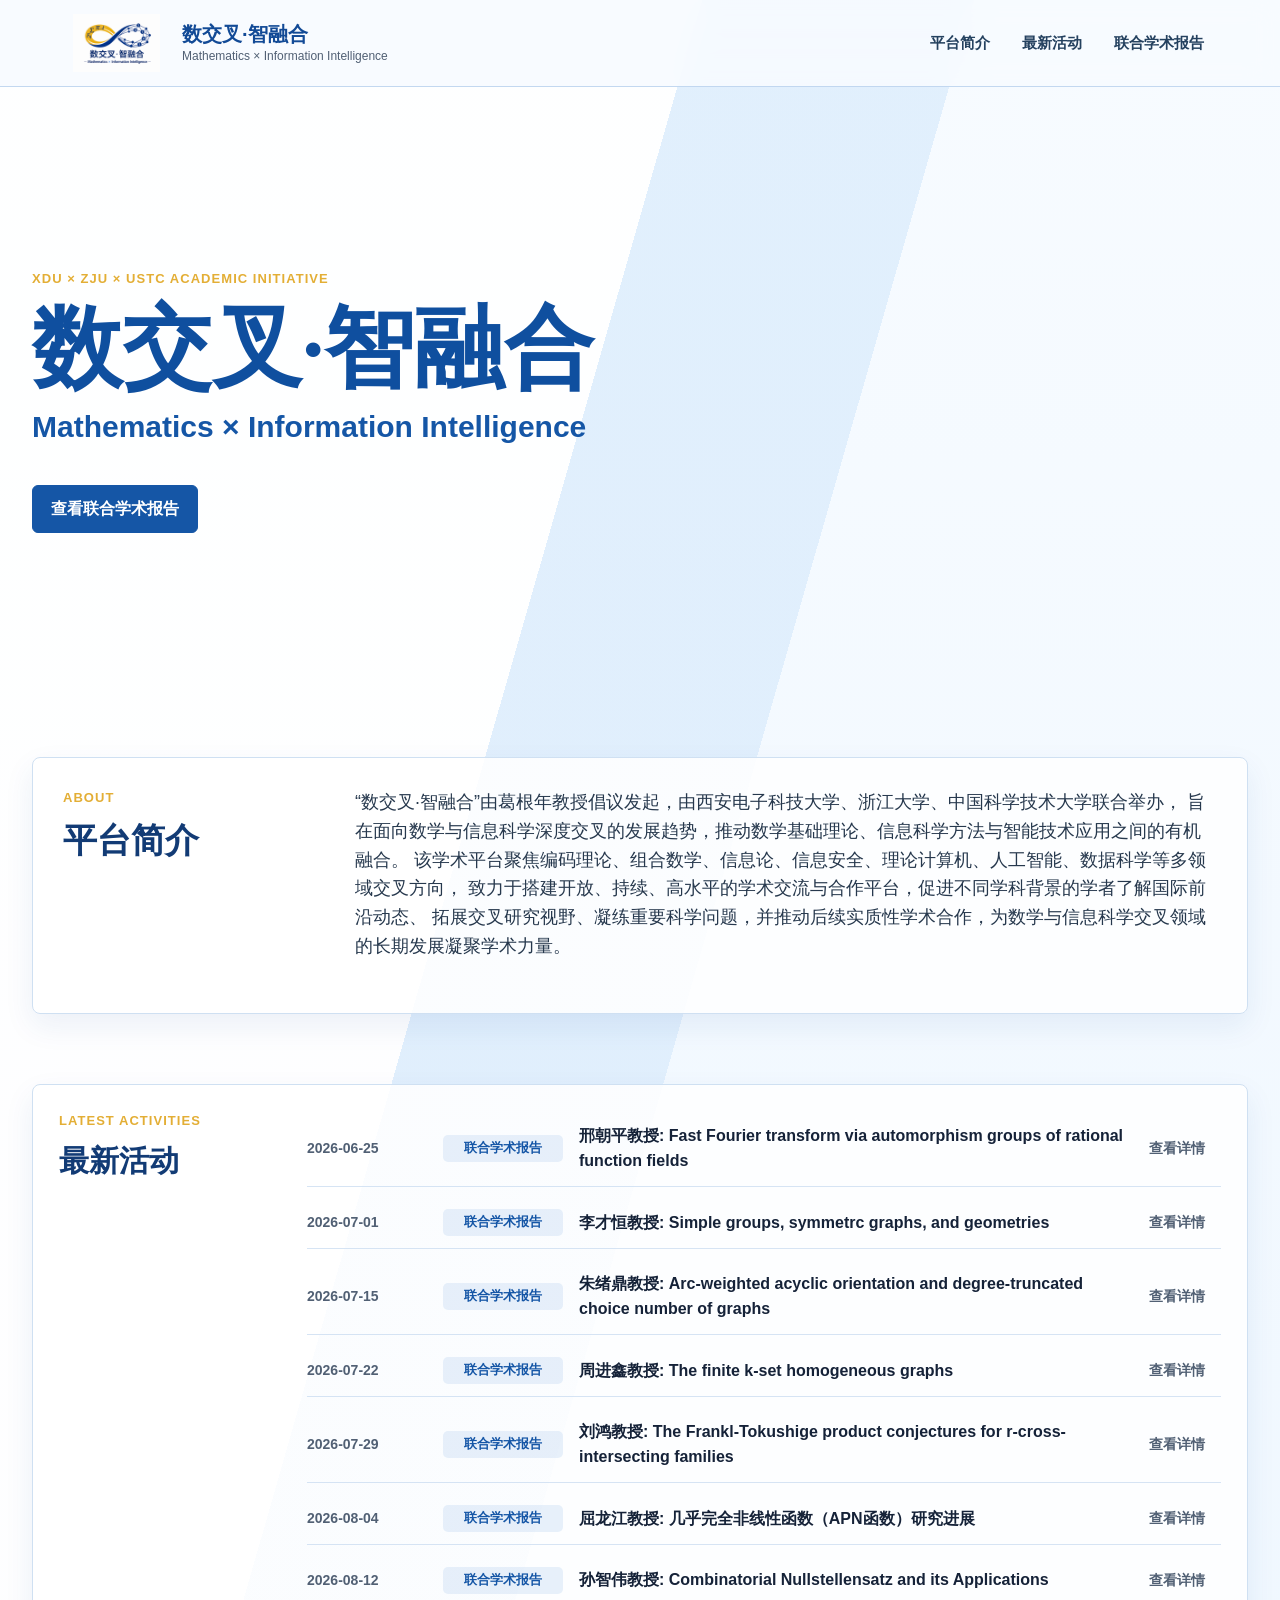
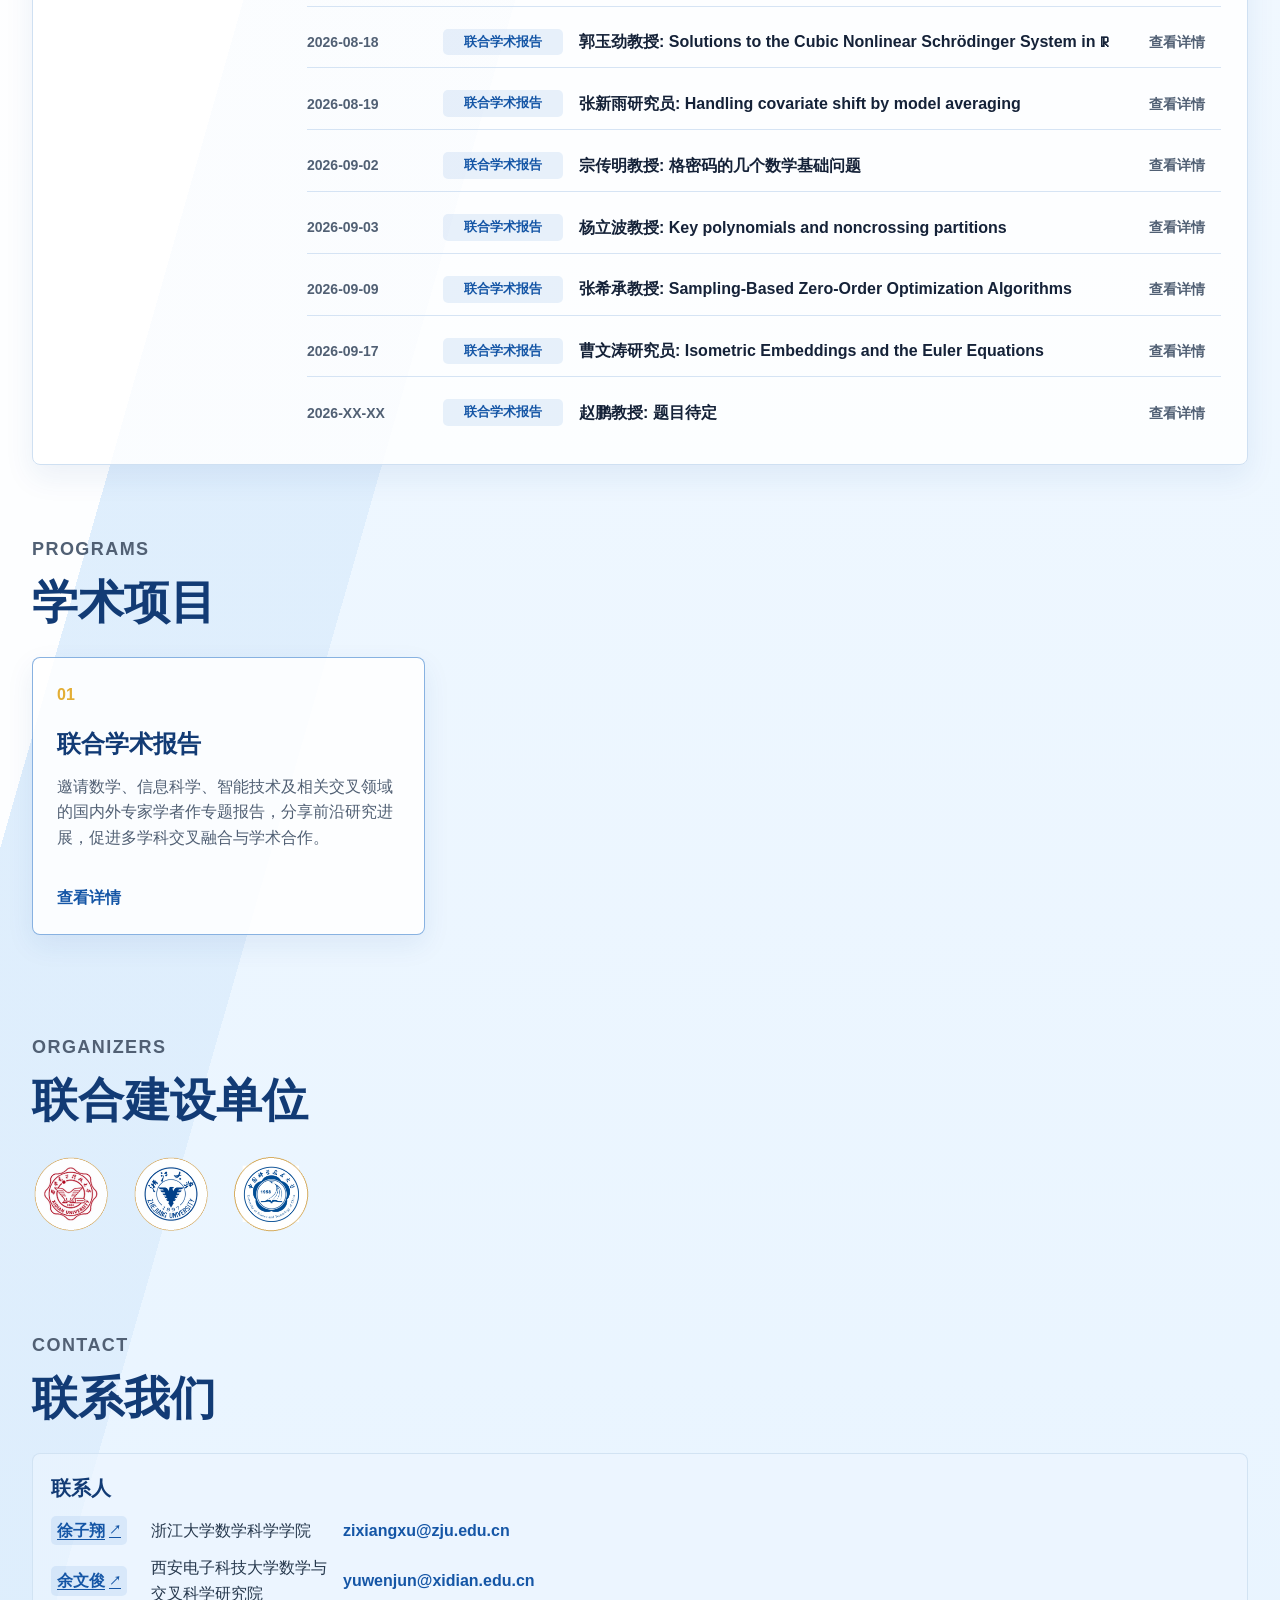
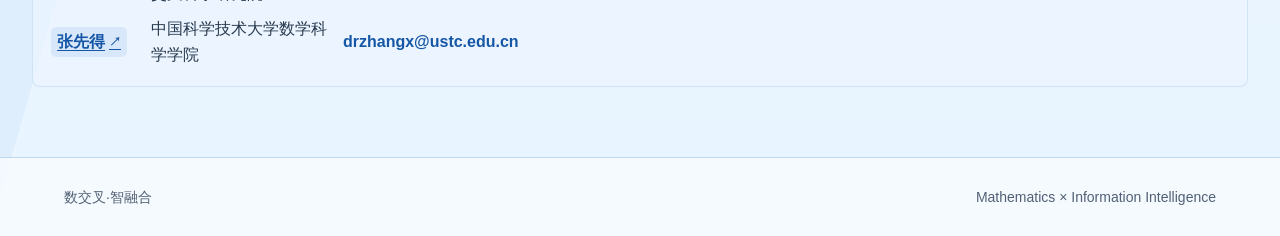
==== index.html @ cf2d71f5 "Update index.html" ====
<!doctype html>
<html lang="zh-CN">
<head>
  <meta charset="utf-8">
  <meta name="viewport" content="width=device-width, initial-scale=1">
  <title>数交叉·智融合 | Mathematics × Information Intelligence</title>
  <link rel="stylesheet" href="styles.css">
</head>
<body>
  <header class="site-header">
    <a class="brand-lockup" href="index.html" aria-label="数交叉·智融合首页">
      <img src="assets/brand-logo.png" alt="数交叉·智融合品牌标识">
      <span>
        <strong>数交叉·智融合</strong>
        <small>Mathematics × Information Intelligence</small>
      </span>
    </a>
    <nav class="top-nav" aria-label="主导航">
      <a href="#about">平台简介</a>
      <a href="#latest">最新活动</a>
      <a href="joint-reports.html">联合学术报告</a>
      <!--
      <a href="summer-school.html">暑期学校</a>
      <a href="conferences.html">国际会议</a>
      -->
    </nav>
  </header>

  <main>
    <section class="hero academic-hero" id="about">
      <div class="hero-copy">
            <p class="eyebrow">XDU × ZJU × USTC Academic Initiative</p>
        <h1>数交叉·智融合</h1>
        <p class="hero-en">Mathematics × Information Intelligence</p>
        <div class="hero-actions">
          <a class="button primary" href="joint-reports.html">查看联合学术报告</a>
          <!--
          <a class="button secondary" href="summer-school.html">查看暑期学校</a>
          <a class="button secondary" href="conferences.html">查看国际会议</a>
          -->
        </div>
      </div>
    </section>

    <section class="section intro-section">
      <div class="intro-grid">
        <div>
          <p class="eyebrow">About</p>
          <h2>平台简介</h2>
        </div>
        <div class="intro-body">
          <p>
            “数交叉·智融合”由葛根年教授倡议发起，由西安电子科技大学、浙江大学、中国科学技术大学联合举办，
            旨在面向数学与信息科学深度交叉的发展趋势，推动数学基础理论、信息科学方法与智能技术应用之间的有机融合。
            该学术平台聚焦编码理论、组合数学、信息论、信息安全、理论计算机、人工智能、数据科学等多领域交叉方向，
            致力于搭建开放、持续、高水平的学术交流与合作平台，促进不同学科背景的学者了解国际前沿动态、
            拓展交叉研究视野、凝练重要科学问题，并推动后续实质性学术合作，为数学与信息科学交叉领域的长期发展凝聚学术力量。
          </p>
        </div>
      </div>
    </section>

    <section class="latest-band" id="latest">
      <div class="latest-heading">
        <p class="eyebrow">Latest Activities</p>
        <h2>最新活动</h2>
      </div>
      <div class="activity-list">

          <a class="activity-item" href="joint-reports.html">
          <time>2026-06-25</time>
          <span class="activity-type">联合学术报告</span>
          <strong>邢朝平教授: Fast Fourier transform via automorphism groups of rational function fields</strong>
          <em>查看详情</em>
        </a>
        
        <a class="activity-item" href="joint-reports.html">
          <time>2026-07-01</time>
          <span class="activity-type">联合学术报告</span>
          <strong>李才恒教授: Simple groups, symmetrc graphs, and geometries</strong>
          <em>查看详情</em>
        </a>

         <a class="activity-item" href="joint-reports.html">
          <time>2026-07-15</time>
          <span class="activity-type">联合学术报告</span>
          <strong>朱绪鼎教授: Arc-weighted acyclic orientation and degree-truncated choice number of graphs</strong>
          <em>查看详情</em>
        </a>

        <a class="activity-item" href="joint-reports.html">
          <time>2026-07-22</time>
          <span class="activity-type">联合学术报告</span>
          <strong>周进鑫教授: The finite k-set homogeneous graphs</strong>
          <em>查看详情</em>
        </a>

        <a class="activity-item" href="joint-reports.html">
          <time>2026-07-29</time>
          <span class="activity-type">联合学术报告</span>
          <strong>刘鸿教授: The Frankl-Tokushige product conjectures for r-cross-intersecting families</strong>
          <em>查看详情</em>
        </a>

        <a class="activity-item" href="joint-reports.html">
          <time>2026-08-04</time>
          <span class="activity-type">联合学术报告</span>
          <strong>屈龙江教授: 几乎完全非线性函数（APN函数）研究进展</strong>
          <em>查看详情</em>
        </a>
        
        <a class="activity-item" href="joint-reports.html">
          <time>2026-08-12</time>
          <span class="activity-type">联合学术报告</span>
          <strong>孙智伟教授: Combinatorial Nullstellensatz and its Applications</strong>
          <em>查看详情</em>
        </a>

        <a class="activity-item" href="joint-reports.html">
          <time>2026-08-18</time>
          <span class="activity-type">联合学术报告</span>
          <strong>郭玉劲教授: Solutions to the Cubic Nonlinear Schrödinger System in ℝ</strong>
          <em>查看详情</em>
        </a>

         <a class="activity-item" href="joint-reports.html">
          <time>2026-08-19</time>
          <span class="activity-type">联合学术报告</span>
          <strong>张新雨研究员: Handling covariate shift by model averaging</strong>
          <em>查看详情</em>
        </a>
        
        <a class="activity-item" href="joint-reports.html">
          <time>2026-09-02</time>
          <span class="activity-type">联合学术报告</span>
          <strong>宗传明教授: 格密码的几个数学基础问题</strong>
          <em>查看详情</em>
        </a>

        <a class="activity-item" href="joint-reports.html">
          <time>2026-09-03</time>
          <span class="activity-type">联合学术报告</span>
          <strong>杨立波教授: Key polynomials and noncrossing partitions</strong>
          <em>查看详情</em>
        </a>

        <a class="activity-item" href="joint-reports.html">
          <time>2026-09-09</time>
          <span class="activity-type">联合学术报告</span>
          <strong>张希承教授: Sampling-Based Zero-Order Optimization Algorithms</strong>
          <em>查看详情</em>
        </a>

         <a class="activity-item" href="joint-reports.html">
          <time>2026-09-17</time>
          <span class="activity-type">联合学术报告</span>
          <strong>曹文涛研究员: Isometric Embeddings and the Euler Equations</strong>
          <em>查看详情</em>
        </a>
        
        <!--

        <a class="activity-item" href="joint-reports.html">
          <time>2026-XX-XX</time>
          <span class="activity-type">联合学术报告</span>
          <strong>马杰教授: 题目待定</strong>
          <em>查看详情</em>
        </a>
        -->

        <a class="activity-item" href="joint-reports.html">
          <time>2026-XX-XX</time>
          <span class="activity-type">联合学术报告</span>
          <strong>赵鹏教授: 题目待定</strong>
          <em>查看详情</em>
        </a>
        
        <!--
        <a class="activity-item muted" href="summer-school.html">
          <time>2026 Summer</time>
          <span class="activity-type">暑期学校</span>
          <strong>专题课程与讲义信息即将发布</strong>
          <em>筹备中</em>
        </a>
        <a class="activity-item muted" href="conferences.html">
          <time>To be announced</time>
          <span class="activity-type">国际会议</span>
          <strong>会议主题、嘉宾与注册信息预留入口</strong>
          <em>待开放</em>
        </a>
        -->
      </div>
    </section>

    <section class="section" id="programs">
      <div class="section-heading">
        <p class="eyebrow">Programs</p>
        <h2>学术项目</h2>
        <p></p>
      </div>
      <div class="module-grid">
        <a class="module-card active" href="joint-reports.html">
          <span class="module-index">01</span>
          <h3>联合学术报告</h3>
          <p>邀请数学、信息科学、智能技术及相关交叉领域的国内外专家学者作专题报告，分享前沿研究进展，促进多学科交叉融合与学术合作。</p>
          <span class="module-link">查看详情</span>
        </a>
        <!--
        <a class="module-card muted" href="summer-school.html">
          <span class="module-index">02</span>
          <h3>暑期学校</h3>
          <p>预留课程、讲义、报名信息与日程发布入口，便于后续扩展。</p>
          <span class="module-link">查看预留页</span>
        </a>
        <a class="module-card muted" href="conferences.html">
          <span class="module-index">03</span>
          <h3>国际会议</h3>
          <p>预留会议主题、嘉宾、征稿、注册与会务信息入口。</p>
          <span class="module-link">查看预留页</span>
        </a>
        -->
      </div>
    </section>

    <section class="section compact">
      <div class="section-heading">
        <p class="eyebrow">Organizers</p>
        <h2>联合建设单位</h2>
      </div>
      <div class="school-strip" aria-label="联合建设单位标识">
        <img src="assets/xidian.png" alt="西安电子科技大学">
        <img src="assets/zju.png" alt="浙江大学">
        <img src="assets/ustc.png" alt="中国科学技术大学">
      </div>
    </section>

    <section class="section compact contact-section" id="contact">
      <div class="section-heading">
        <p class="eyebrow">Contact</p>
        <h2>联系我们</h2>
      </div>
      <div class="organizer-card">
        <h3>联系人</h3>
        <ul class="organizer-list">
          <li><strong><a class="person-link" href="https://zjwyz.github.io/zixiangxu/index.html" target="_blank" rel="noopener">徐子翔</a></strong><span>浙江大学数学科学学院</span><a href="mailto:zixiangxu@zju.edu.cn">zixiangxu@zju.edu.cn</a></li>
          <li><strong><a class="person-link" href="https://xidian-zju-ustc.github.io/wenjunyu-homepage/" target="_blank" rel="noopener">余文俊</a></strong><span>西安电子科技大学数学与交叉科学研究院</span><a href="mailto:yuwenjun@xidian.edu.cn">yuwenjun@xidian.edu.cn</a></li>
          <li><strong><a class="person-link" href="http://staff.ustc.edu.cn/~drzhangx/" target="_blank" rel="noopener">张先得</a></strong><span>中国科学技术大学数学科学学院</span><a href="mailto:drzhangx@ustc.edu.cn">drzhangx@ustc.edu.cn</a></li>
        </ul>
      </div>
    </section>
  </main>

  <footer class="site-footer">
    <span>数交叉·智融合</span>
    <span>Mathematics × Information Intelligence</span>
  </footer>
</body>
</html>
---- styles.css ----
:root {
  --ink: #101827;
  --muted: #516074;
  --blue: #1556a6;
  --blue-2: #2874c8;
  --gold: #e3ae35;
  --line: #cfe0f2;
  --panel: #ffffff;
  --soft: #edf6ff;
  --bg: #f7fbff;
  --shadow: 0 18px 44px rgba(23, 74, 155, 0.12);
}

* {
  box-sizing: border-box;
}

body {
  margin: 0;
  color: var(--ink);
  font-family: "Aptos", "Inter", "Microsoft YaHei UI", "PingFang SC", Arial, sans-serif;
  line-height: 1.6;
  background:
    linear-gradient(106deg, rgba(255,255,255,0.9) 0 31%, rgba(219,236,252,0.78) 31% 43%, transparent 43%),
    linear-gradient(180deg, #f7fbff 0, #e8f4ff 100%);
}

a {
  color: inherit;
  text-decoration: none;
}

.site-header {
  position: sticky;
  top: 0;
  z-index: 10;
  display: flex;
  align-items: center;
  justify-content: space-between;
  gap: 32px;
  min-height: 78px;
  padding: 14px clamp(20px, 5vw, 64px);
  border-bottom: 1px solid rgba(129, 174, 221, 0.45);
  background: rgba(247, 251, 255, 0.88);
  backdrop-filter: blur(14px);
}

.brand-lockup {
  display: flex;
  align-items: center;
  gap: 14px;
  min-width: 270px;
}

.brand-lockup img {
  width: 104px;
  height: 58px;
  object-fit: contain;
  display: block;
}

.brand-lockup strong {
  display: block;
  color: #124a96;
  font-size: 20px;
  line-height: 1.15;
  font-weight: 800;
}

.brand-lockup small {
  display: block;
  margin-top: 3px;
  color: var(--muted);
  font-size: 12px;
  line-height: 1.25;
}

.top-nav {
  display: flex;
  align-items: center;
  gap: 8px;
  color: #24415f;
  font-size: 15px;
  font-weight: 700;
}

.top-nav a {
  padding: 8px 12px;
  border-radius: 6px;
}

.top-nav a:hover,
.top-nav .current {
  color: var(--blue);
  background: transparent;
}

main {
  width: min(1440px, calc(100% - 64px));
  margin: 0 auto;
}

.hero {
  display: grid;
  grid-template-columns: minmax(0, 1.05fr) minmax(320px, 0.8fr);
  gap: clamp(34px, 6vw, 72px);
  align-items: center;
  min-height: calc(100vh - 78px);
  padding: clamp(54px, 8vw, 96px) 0;
}

.academic-hero {
  grid-template-columns: 1fr;
  min-height: 660px;
  padding-top: 64px;
}

.academic-hero .hero-copy {
  max-width: 100%;
}

.eyebrow {
  margin: 0 0 12px;
  color: var(--gold);
  font-size: 13px;
  font-weight: 800;
  letter-spacing: 0.08em;
  text-transform: uppercase;
}

h1,
h2,
h3,
p {
  margin-top: 0;
}

.hero h1,
.page-title h1 {
  margin-bottom: 8px;
  color: #0f4f9f;
  font-family: Georgia, "Times New Roman", "Microsoft YaHei UI", serif;
  font-size: clamp(48px, 7vw, 92px);
  line-height: 1.04;
  font-weight: 800;
}

.hero-en {
  margin-bottom: 24px;
  color: var(--blue);
  font-size: clamp(20px, 2.4vw, 30px);
  font-weight: 800;
}

.lead {
  max-width: 720px;
  color: #233448;
  font-size: 20px;
}

.hero-statement {
  padding: clamp(24px, 4vw, 36px);
  border-left: 5px solid var(--blue);
  border-radius: 8px;
  background: rgba(255, 255, 255, 0.78);
  box-shadow: var(--shadow);
}

.hero-statement p {
  margin: 0;
  color: #243246;
  font-size: clamp(22px, 2.3vw, 32px);
  line-height: 1.75;
  font-weight: 700;
}

.hero-logo-panel {
  position: relative;
  display: flex;
  align-items: center;
  justify-content: center;
  min-height: 420px;
  padding: clamp(30px, 4.5vw, 48px);
  border: 1px solid rgba(129, 174, 221, 0.28);
  border-left: none;
  border-radius: 22px;
  background:
    radial-gradient(circle at 26% 24%, rgba(227, 174, 53, 0.14), transparent 28%),
    radial-gradient(circle at 78% 72%, rgba(40, 116, 200, 0.12), transparent 34%),
    linear-gradient(145deg, rgba(255, 255, 255, 0.94), rgba(246, 250, 255, 0.86));
  box-shadow:
    0 22px 48px rgba(23, 74, 155, 0.1),
    inset 0 1px 0 rgba(255, 255, 255, 0.75);
  overflow: hidden;
}

.hero-logo-panel::before {
  content: "";
  position: absolute;
  inset: 18px;
  border-radius: 16px;
  background: linear-gradient(180deg, rgba(255, 255, 255, 0.44), rgba(255, 255, 255, 0.12));
  pointer-events: none;
}

.hero-logo-panel img {
  position: relative;
  z-index: 1;
  width: min(100%, 660px);
  height: auto;
  display: block;
  object-fit: contain;
  transform: scale(1.04);
  filter:
    drop-shadow(0 14px 32px rgba(21, 86, 166, 0.12))
    drop-shadow(0 6px 18px rgba(227, 174, 53, 0.08));
}

.hero-actions {
  display: flex;
  flex-wrap: wrap;
  gap: 12px;
  margin-top: 34px;
}

.button {
  display: inline-flex;
  align-items: center;
  justify-content: center;
  min-height: 44px;
  padding: 10px 18px;
  border: 1px solid var(--blue);
  border-radius: 6px;
  font-weight: 800;
}

.button.primary {
  color: #fff;
  background: var(--blue);
}

.button.secondary {
  color: var(--blue);
  background: rgba(255, 255, 255, 0.65);
}

.hero-panel {
  padding: 18px;
  border: 1px solid rgba(129, 174, 221, 0.55);
  border-radius: 8px;
  background: rgba(255, 255, 255, 0.72);
  box-shadow: var(--shadow);
}

.hero-panel img {
  width: 100%;
  display: block;
  border-radius: 4px;
}

.brand-panel {
  background: rgba(255, 255, 255, 0.82);
}

.brand-panel img {
  object-fit: contain;
}

.latest-band {
  display: grid;
  grid-template-columns: 220px minmax(0, 1fr);
  gap: 28px;
  align-items: start;
  padding: 26px;
  border: 1px solid var(--line);
  border-radius: 8px;
  background: rgba(255, 255, 255, 0.86);
  box-shadow: 0 12px 30px rgba(23, 74, 155, 0.08);
}

.latest-heading h2 {
  margin: 0;
  color: #123b75;
  font-size: 30px;
  line-height: 1.15;
}

.activity-list {
  display: grid;
  gap: 10px;
}

.activity-item {
  display: grid;
  grid-template-columns: 120px 120px minmax(0, 1fr) 72px;
  gap: 16px;
  align-items: center;
  padding: 12px 0;
  border-bottom: 1px solid rgba(207, 224, 242, 0.85);
}

.activity-item:last-child {
  border-bottom: 0;
}

.activity-item time,
.activity-item em {
  color: var(--muted);
  font-style: normal;
  font-size: 14px;
  font-weight: 700;
}

.activity-item strong {
  color: #152238;
  font-size: 16px;
}

.activity-type {
  display: inline-flex;
  justify-content: center;
  min-width: 100px;
  padding: 3px 8px;
  border-radius: 5px;
  color: var(--blue);
  font-size: 13px;
  font-weight: 900;
  white-space: nowrap;
  background: rgba(40, 116, 200, 0.1);
}

.activity-item:not(.muted):hover strong,
.activity-item:not(.muted):hover em {
  color: var(--blue);
}

.section {
  padding: 70px 0;
}

.intro-section {
  padding-top: 10px;
}

.intro-grid {
  display: grid;
  grid-template-columns: 260px minmax(0, 1fr);
  gap: 32px;
  padding: 30px;
  border: 1px solid var(--line);
  border-radius: 8px;
  background: rgba(255, 255, 255, 0.86);
  box-shadow: 0 12px 30px rgba(23, 74, 155, 0.08);
}

.intro-grid h2 {
  margin: 0;
  color: #123b75;
  font-size: 34px;
  line-height: 1.15;
}

.intro-body p {
  margin-bottom: 22px;
  color: #26384d;
  font-size: 18px;
}

.organizer-card {
  padding: 18px;
  border: 1px solid rgba(207, 224, 242, 0.9);
  border-radius: 8px;
  background: rgba(237, 246, 255, 0.62);
}

.organizer-card h3 {
  margin-bottom: 12px;
  color: #123b75;
  font-size: 20px;
}

.organizer-list {
  display: grid;
  gap: 10px;
  margin: 0;
  padding: 0;
  list-style: none;
}

.organizer-list li {
  display: grid;
  grid-template-columns: 88px 180px minmax(0, 1fr);
  gap: 12px;
  align-items: center;
  color: #26384d;
}

.organizer-list strong {
  color: #123b75;
}

.organizer-list .person-link {
  display: inline-flex;
  align-items: center;
  gap: 4px;
  padding: 2px 6px;
  border-radius: 5px;
  color: var(--blue);
  text-decoration: underline;
  text-underline-offset: 3px;
  background: rgba(40, 116, 200, 0.1);
}

.organizer-list .person-link::after {
  content: "↗";
  font-size: 12px;
  line-height: 1;
}

.organizer-list .person-link:hover,
.organizer-list .person-link:focus-visible {
  color: #fff;
  background: var(--blue);
  outline: none;
}

.organizer-list a {
  color: var(--blue);
  font-weight: 800;
}

.section.compact {
  padding-top: 28px;
}

.section-heading {
  max-width: 760px;
  margin-bottom: 28px;
}

.compact-heading {
  margin-bottom: 16px;
}

.report-detail-heading {
  margin-top: 34px;
}

.section-heading h2,
.page-title h1 {
  color: #123b75;
}

.section-heading h2 {
  margin-bottom: 10px;
  font-size: clamp(30px, 4vw, 46px);
  line-height: 1.15;
}

.section-heading p,
.page-title p {
  color: var(--muted);
  font-size: 18px;
}

.module-grid {
  display: grid;
  grid-template-columns: repeat(3, minmax(0, 1fr));
  gap: 18px;
}

.module-card {
  min-height: 270px;
  padding: 24px;
  border: 1px solid var(--line);
  border-radius: 8px;
  background: rgba(255, 255, 255, 0.86);
  box-shadow: 0 10px 28px rgba(23, 74, 155, 0.08);
}

.module-card.active {
  border-color: rgba(40, 116, 200, 0.55);
}

.module-card.muted {
  color: #5a6675;
  background: rgba(255, 255, 255, 0.56);
}

.module-index {
  display: block;
  color: var(--gold);
  font-weight: 900;
  margin-bottom: 18px;
}

.module-card h3 {
  margin-bottom: 10px;
  color: #123b75;
  font-size: 24px;
}

.module-card p {
  color: var(--muted);
}

.module-link {
  display: inline-block;
  margin-top: 18px;
  color: var(--blue);
  font-weight: 900;
}

.school-strip {
  display: flex;
  align-items: center;
  gap: 22px;
}

.school-strip img {
  width: 78px;
  height: 78px;
  object-fit: contain;
}

.page-title {
  padding: 86px 0 24px;
  max-width: 880px;
}

.report-title {
  max-width: 960px;
}

.page-title h1 {
  font-size: clamp(42px, 5vw, 72px);
}

.toolbar {
  display: flex;
  justify-content: space-between;
  align-items: end;
  gap: 16px;
  margin-bottom: 18px;
}

.list-controls {
  display: grid;
  grid-template-columns: minmax(280px, 1fr) 150px;
  gap: 14px;
  align-items: end;
  margin-bottom: 18px;
}

.table-wrap {
  overflow-x: auto;
  border: 1px solid var(--line);
  border-radius: 8px;
  background: rgba(255, 255, 255, 0.88);
  box-shadow: 0 12px 30px rgba(23, 74, 155, 0.08);
}

.speaker-table {
  width: 100%;
  min-width: 880px;
  border-collapse: collapse;
  font-size: 15px;
}

.speaker-table th,
.speaker-table td {
  padding: 14px 16px;
  border-bottom: 1px solid rgba(207, 224, 242, 0.9);
  text-align: left;
  vertical-align: top;
}

.speaker-table th {
  color: #123b75;
  font-size: 13px;
  font-weight: 900;
  text-transform: uppercase;
  background: rgba(237, 246, 255, 0.72);
}

.speaker-table tbody tr:last-child td {
  border-bottom: 0;
}

.report-group-row td {
  padding: 20px 16px 10px;
  border-bottom: 1px solid rgba(40, 116, 200, 0.22);
  background: linear-gradient(180deg, rgba(237, 246, 255, 0.92), rgba(255, 255, 255, 0.76));
}

.report-group-row span,
.report-group-heading span {
  display: inline-flex;
  align-items: center;
  gap: 10px;
  color: #123b75;
  font-size: 13px;
  font-weight: 900;
  letter-spacing: 0.08em;
  text-transform: uppercase;
}

.report-group-row span::after,
.report-group-heading span::after {
  content: "";
  width: 64px;
  height: 1px;
  background: rgba(40, 116, 200, 0.36);
}

.table-status {
  display: inline-flex;
  padding: 3px 8px;
  border-radius: 5px;
  color: var(--blue);
  font-size: 13px;
  font-weight: 900;
  background: rgba(40, 116, 200, 0.1);
}

.table-status.muted {
  color: #6b7a8f;
}

.search-box {
  display: grid;
  gap: 6px;
  width: min(520px, 100%);
  color: var(--muted);
  font-size: 13px;
  font-weight: 800;
  text-transform: uppercase;
}

.select-box {
  display: grid;
  gap: 6px;
  color: var(--muted);
  font-size: 13px;
  font-weight: 800;
  text-transform: uppercase;
}

.search-box input,
.select-box select {
  width: 100%;
  height: 44px;
  padding: 8px 12px;
  border: 1px solid #b7d0eb;
  border-radius: 6px;
  color: var(--ink);
  font: inherit;
  background: rgba(255, 255, 255, 0.86);
}

.result-count {
  color: var(--blue);
  font-weight: 900;
  align-self: center;
  white-space: nowrap;
}

.pagination {
  display: flex;
  align-items: center;
  justify-content: flex-end;
  gap: 12px;
  margin-top: 14px;
  color: var(--muted);
  font-weight: 800;
}

.pagination button {
  height: 34px;
  padding: 0 12px;
  border: 1px solid #b7d0eb;
  border-radius: 6px;
  color: var(--blue);
  font: inherit;
  font-size: 14px;
  font-weight: 900;
  background: rgba(255, 255, 255, 0.8);
  cursor: pointer;
}

.pagination button:disabled {
  color: #8b98a9;
  cursor: not-allowed;
  background: rgba(237, 246, 255, 0.6);
}

.speaker-list {
  display: grid;
  gap: 16px;
}

.speaker-table tr[hidden],
.speaker-card[hidden],
.report-group-row[hidden],
.report-group-heading[hidden] {
  display: none !important;
}

.report-group-heading {
  display: flex;
  align-items: center;
  padding: 18px 0 8px;
  margin-top: 12px;
  border-top: 2px solid rgba(40, 116, 200, 0.24);
}

.report-group-heading:first-child {
  padding-top: 4px;
  margin-top: 0;
  border-top: 0;
}

.speaker-card {
  padding: 24px;
  border: 1px solid var(--line);
  border-radius: 8px;
  background: rgba(255, 255, 255, 0.88);
  box-shadow: 0 12px 30px rgba(23, 74, 155, 0.08);
}

.report-card {
  display: grid;
  grid-template-columns: 190px minmax(0, 1fr);
  gap: 24px;
  align-items: start;
}

.poster-frame {
  display: block;
  width: 190px;
  aspect-ratio: 9 / 16;
  overflow: hidden;
  border: 1px solid #b7d0eb;
  border-radius: 8px;
  background: #fff;
  box-shadow: 0 12px 24px rgba(23, 74, 155, 0.12);
}

.poster-frame img {
  width: 100%;
  height: 100%;
  object-fit: cover;
  display: block;
}

.empty-poster {
  display: grid;
  place-items: center;
  color: #6b7a8f;
  text-align: center;
  font-weight: 900;
  background: linear-gradient(180deg, #fff, #edf6ff);
}

.report-content {
  min-width: 0;
}

.report-details {
  display: grid;
  grid-template-columns: repeat(2, minmax(0, 1fr));
  gap: 12px;
  margin: 16px 0;
}

.report-details div {
  padding: 12px;
  border: 1px solid rgba(207, 224, 242, 0.9);
  border-radius: 6px;
  background: rgba(237, 246, 255, 0.58);
}

.report-details dt {
  color: var(--blue);
  font-size: 13px;
  font-weight: 900;
}

.report-details dd {
  margin: 2px 0 0;
  color: #26384d;
  font-weight: 700;
}

.speaker-meta {
  display: flex;
  flex-wrap: wrap;
  gap: 10px;
  margin-bottom: 12px;
  color: var(--blue);
  font-size: 13px;
  font-weight: 900;
}

.speaker-meta span {
  padding: 4px 8px;
  border-radius: 5px;
  background: rgba(40, 116, 200, 0.1);
}

.speaker-card h2 {
  margin-bottom: 2px;
  font-size: 26px;
  line-height: 1.2;
}

.affiliation {
  color: var(--muted);
  font-weight: 700;
}

.speaker-card h3 {
  margin: 18px 0 8px;
  color: #123b75;
  font-size: 20px;
}

.summary {
  width: 100%;
  max-width: none;
  color: #26384d;
}

.report-content .summary {
  width: 100%;
  max-width: 100% !important;
}

.card-actions {
  display: flex;
  gap: 14px;
  margin-top: 18px;
  color: var(--blue);
  font-weight: 900;
}

.site-footer {
  display: flex;
  justify-content: space-between;
  gap: 18px;
  padding: 28px clamp(20px, 5vw, 64px);
  border-top: 1px solid rgba(129, 174, 221, 0.45);
  color: var(--muted);
  font-size: 14px;
  background: rgba(247, 251, 255, 0.88);
}

.placeholder-section {
  padding-top: 12px;
}

.placeholder-grid {
  display: grid;
  grid-template-columns: 1.1fr 1fr 1fr;
  gap: 18px;
}

.placeholder-card {
  min-height: 320px;
  padding: 24px;
  border: 1px solid var(--line);
  border-radius: 8px;
  background: rgba(255, 255, 255, 0.88);
  box-shadow: 0 12px 30px rgba(23, 74, 155, 0.08);
}

.placeholder-card h2 {
  margin-bottom: 14px;
  color: #123b75;
  font-size: 28px;
  line-height: 1.2;
}

.placeholder-poster {
  display: grid;
  place-items: center;
  min-height: 420px;
  border: 1px dashed #b7d0eb;
  border-radius: 8px;
  color: #6b7a8f;
  font-size: 22px;
  font-weight: 800;
  background: linear-gradient(180deg, rgba(255,255,255,0.95), rgba(237,246,255,0.75));
}

.placeholder-list {
  display: grid;
  gap: 12px;
  margin: 0;
  padding-left: 20px;
  color: #26384d;
}

@media (min-width: 1500px) {
  main {
    width: min(1680px, calc(100% - 120px));
  }

  .academic-hero .hero-copy {
    max-width: 1280px;
  }
}

@media (max-width: 860px) {
  .site-header,
  .site-footer,
  .toolbar {
    align-items: flex-start;
    flex-direction: column;
  }

  .top-nav {
    flex-wrap: wrap;
  }

  .hero {
    grid-template-columns: 1fr;
    min-height: auto;
  }

  .academic-hero {
    min-height: auto;
  }

  .hero-panel {
    max-width: 520px;
  }

  .module-grid {
    grid-template-columns: 1fr;
  }

  .latest-band,
  .intro-grid,
  .list-controls,
  .placeholder-grid,
  .activity-item,
  .report-card,
  .report-details {
    grid-template-columns: 1fr;
  }

  .organizer-list li {
    grid-template-columns: 1fr;
    gap: 2px;
  }

  .poster-frame {
    width: min(260px, 100%);
  }
}

@media (max-width: 520px) {
  main {
    width: min(100% - 28px, 1180px);
  }

  .brand-lockup {
    min-width: 0;
  }

  .brand-lockup img {
    width: 82px;
    height: 50px;
  }

  .hero h1,
  .page-title h1 {
    font-size: 42px;
  }

  .lead,
  .section-heading p,
  .page-title p {
    font-size: 16px;
  }
}
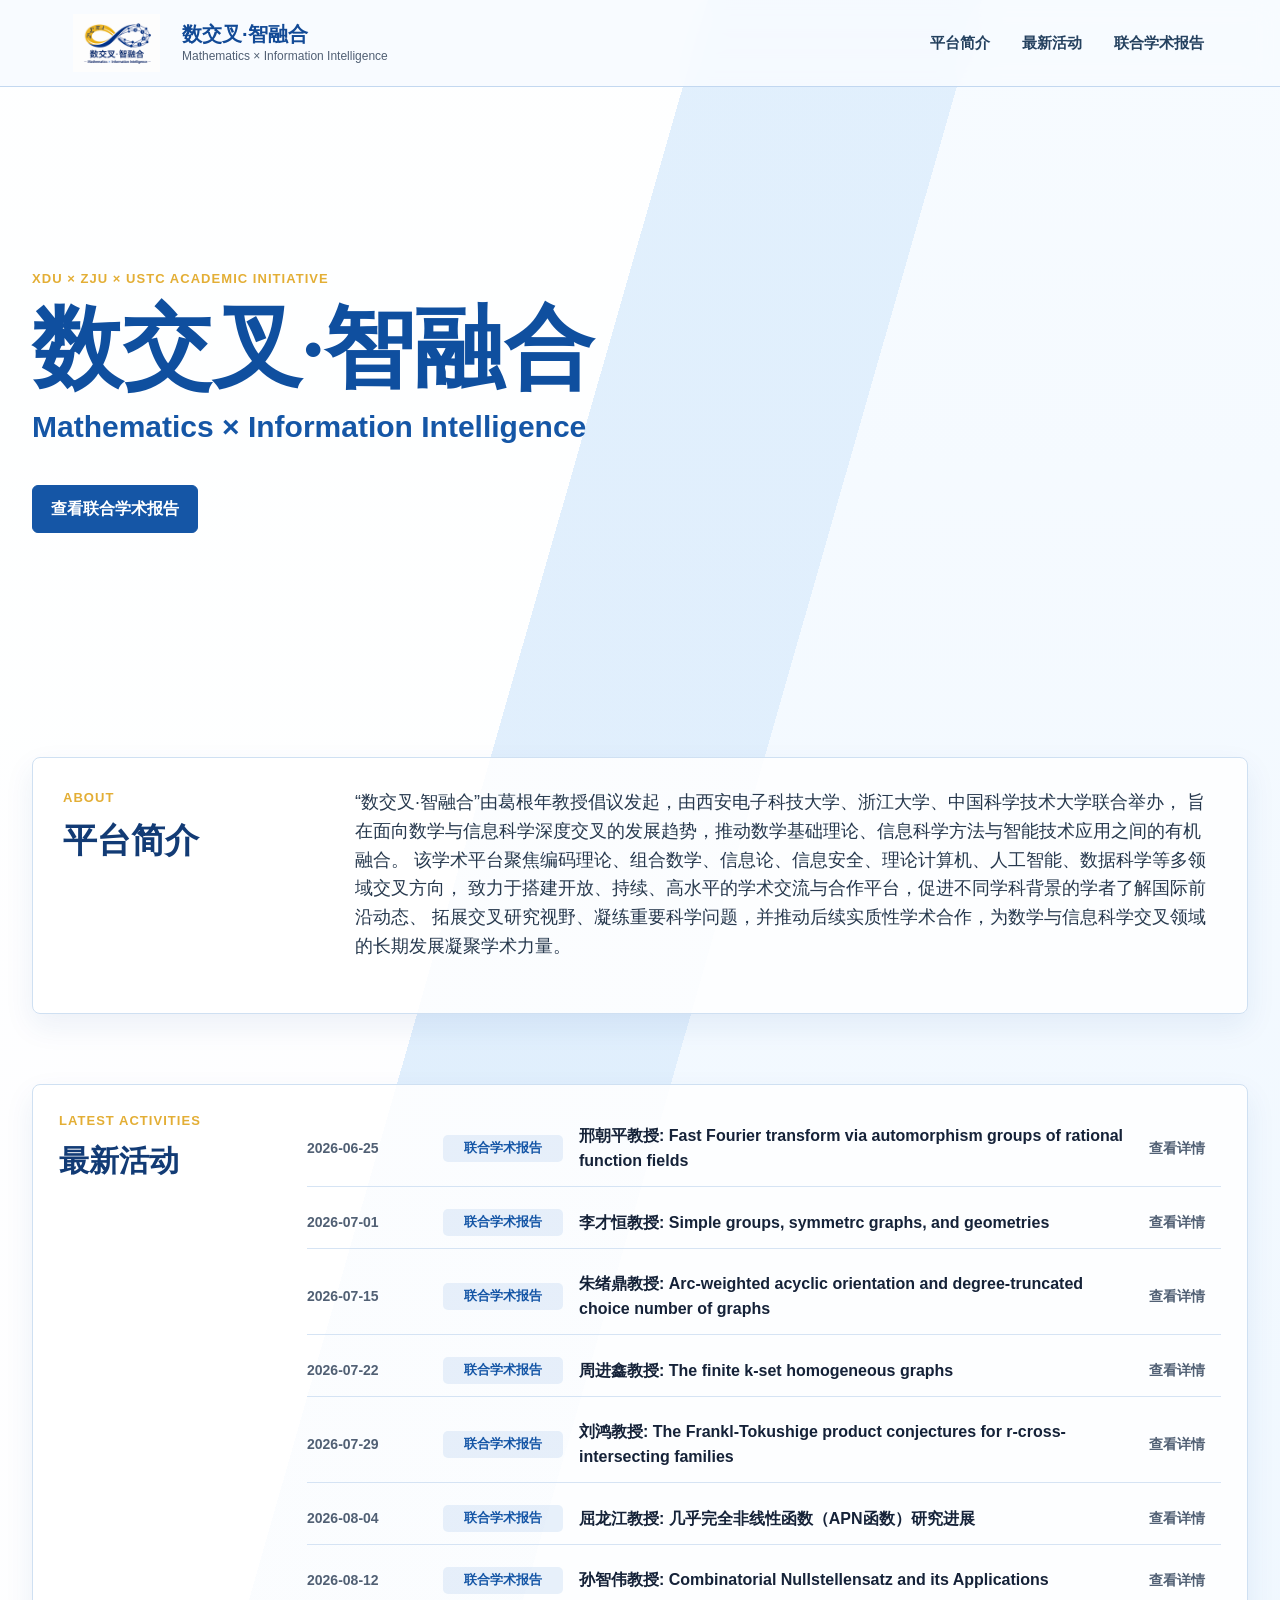
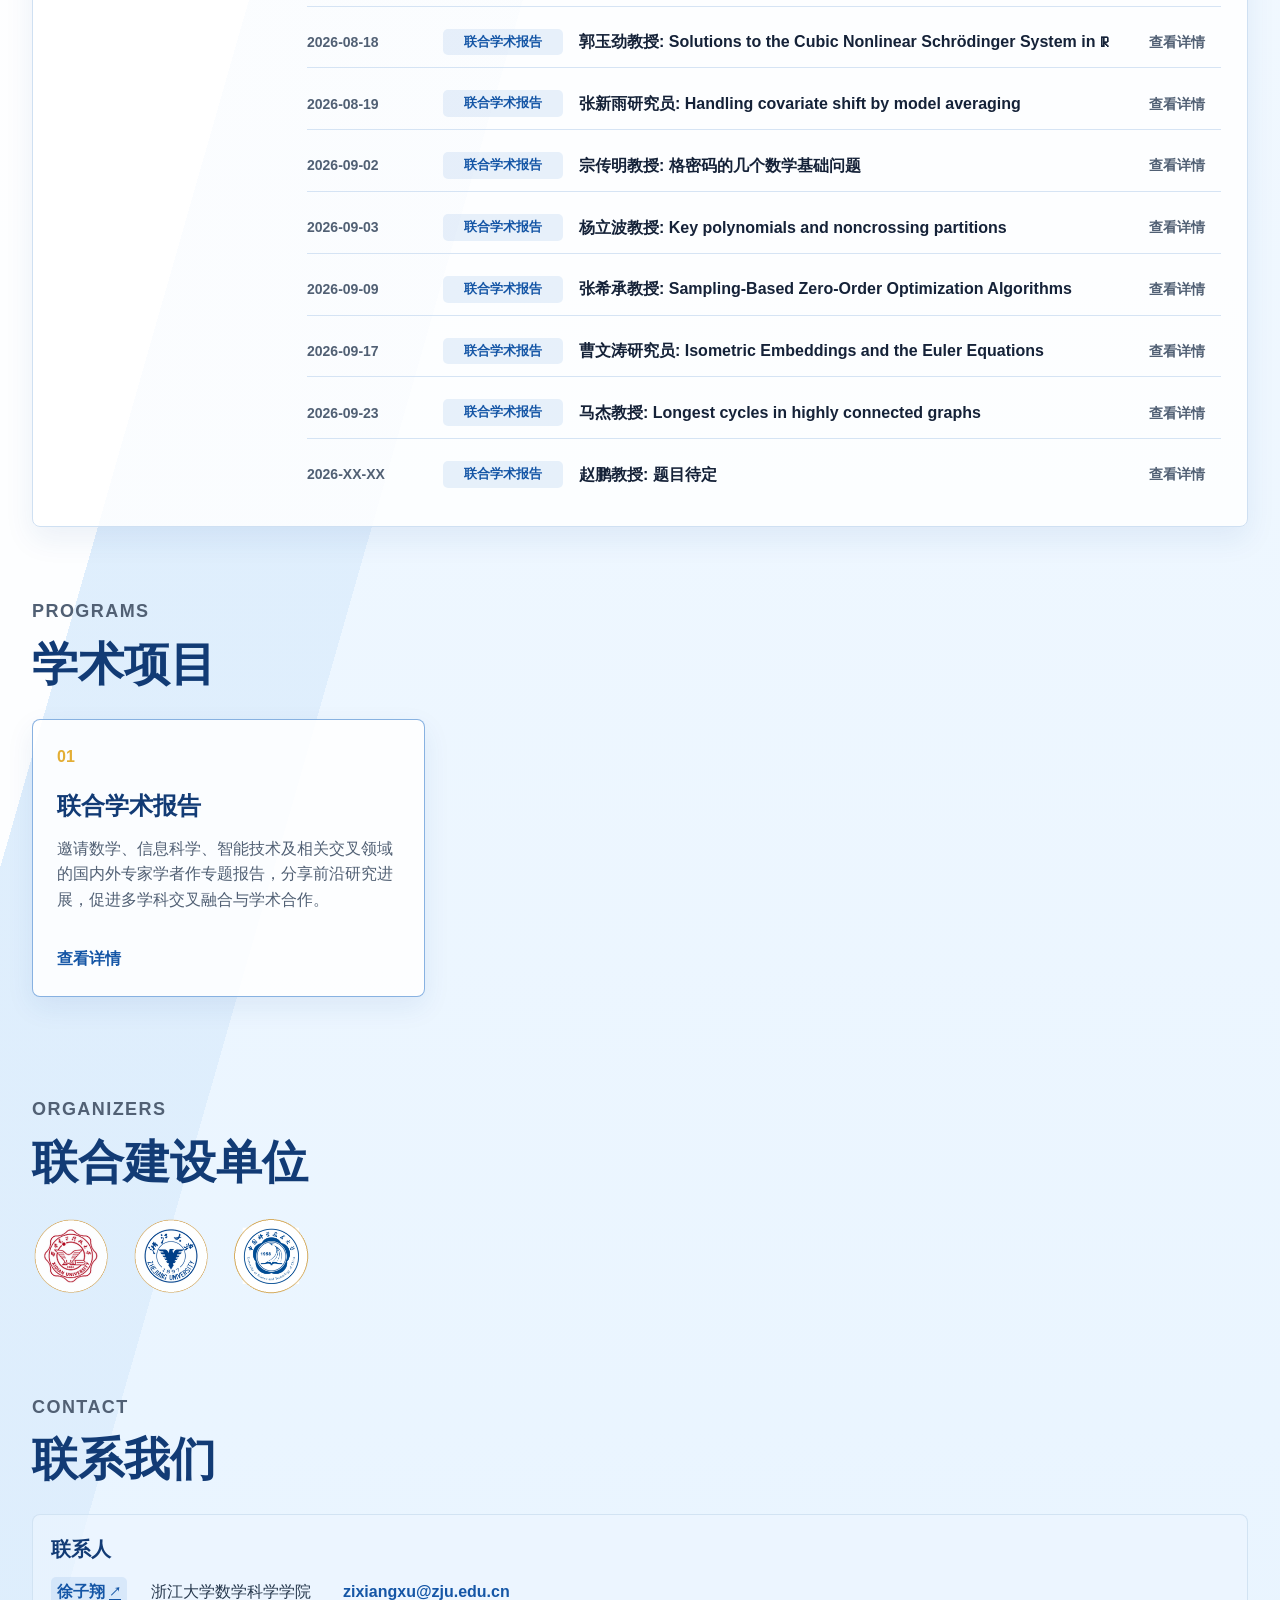
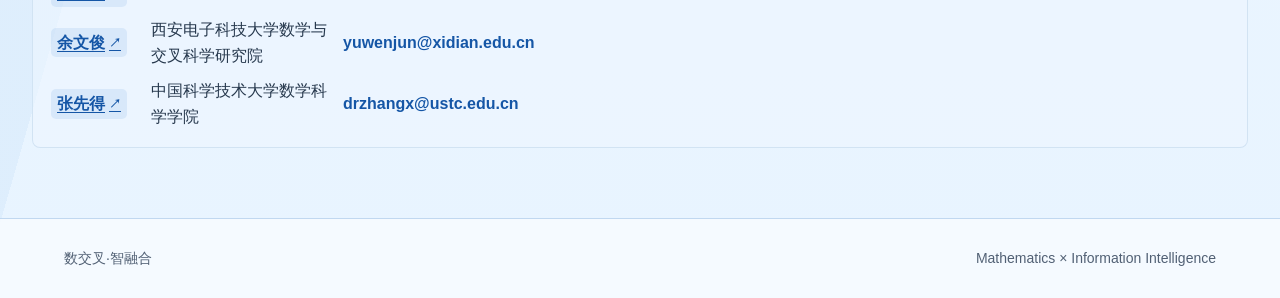
==== commit 84cbb4a7: "Update index.html" ====
--- a/index.html
+++ b/index.html
@@ -157,6 +157,13 @@
           <strong>曹文涛研究员: Isometric Embeddings and the Euler Equations</strong>
           <em>查看详情</em>
         </a>
+
+          <a class="activity-item" href="joint-reports.html">
+          <time>2026-09-23</time>
+          <span class="activity-type">联合学术报告</span>
+          <strong>马杰教授: Longest cycles in highly connected graphs</strong>
+          <em>查看详情</em>
+        </a>
         
         <!--
 
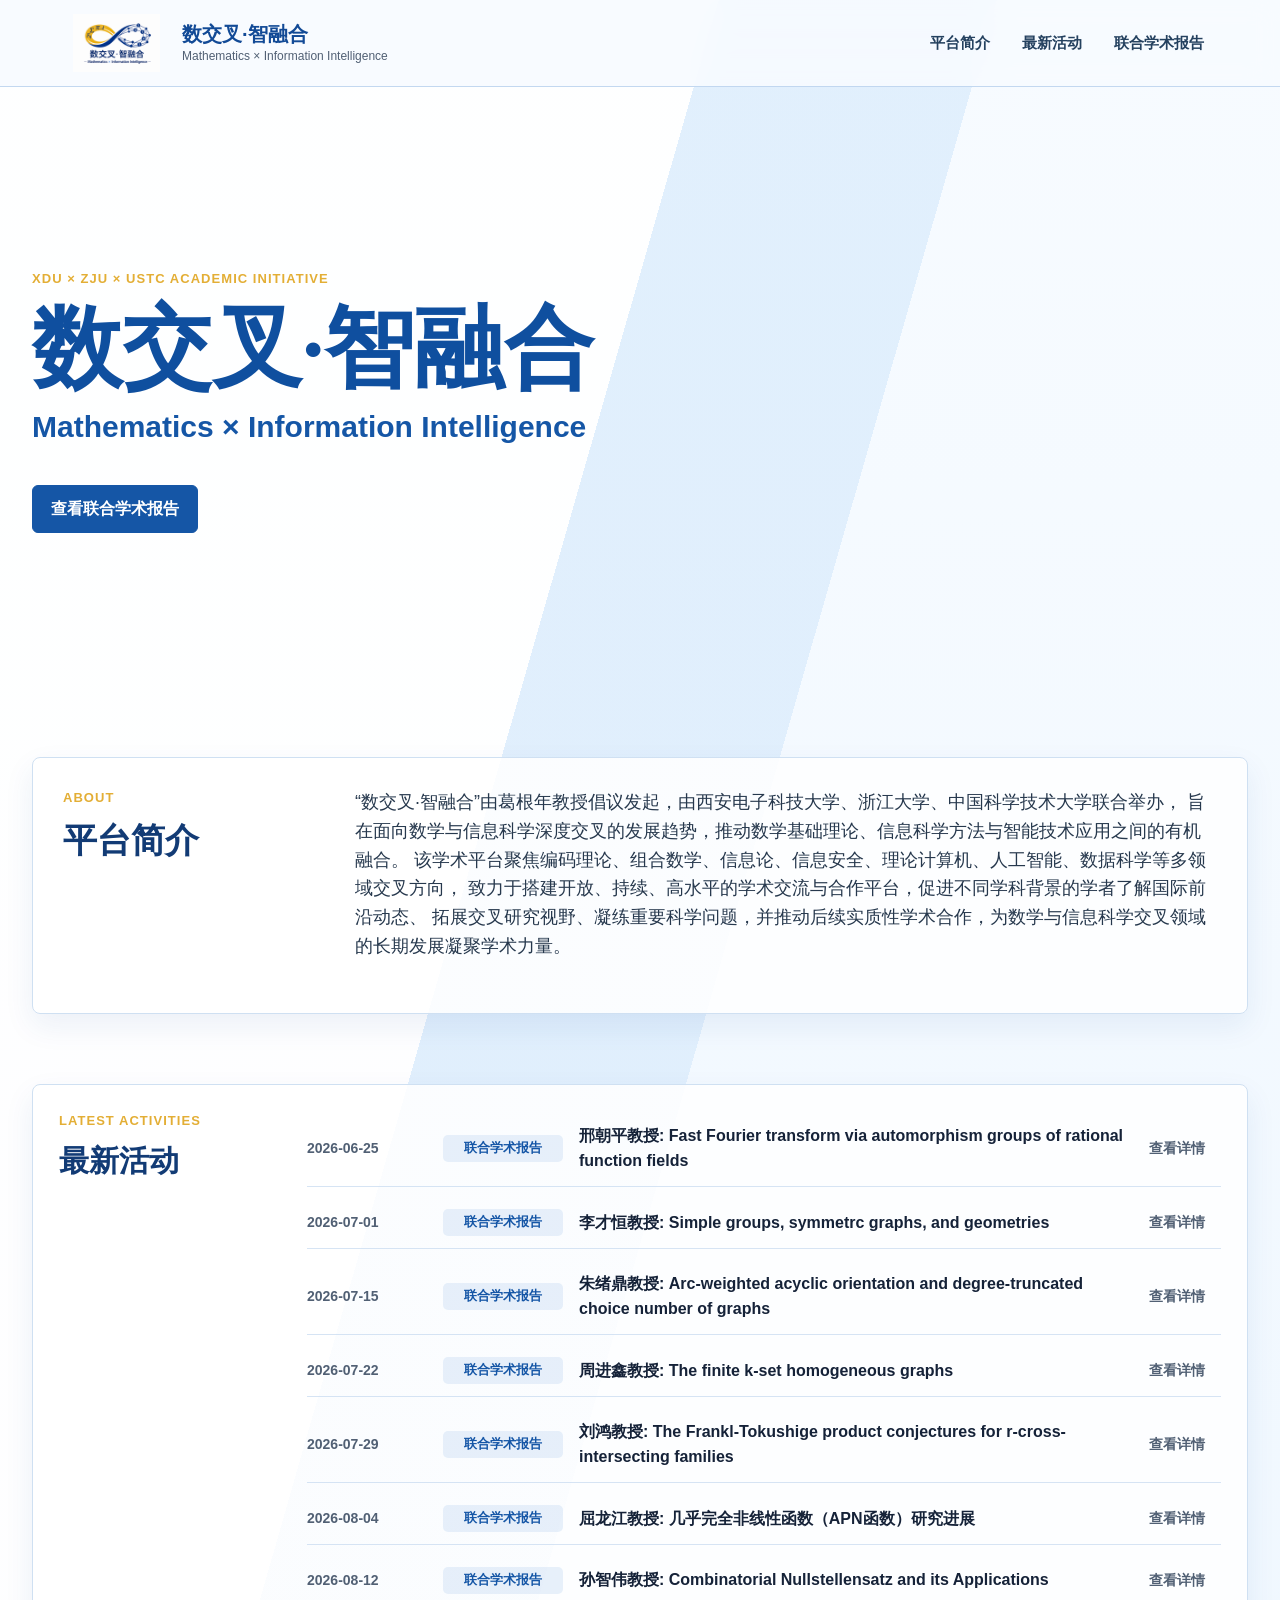
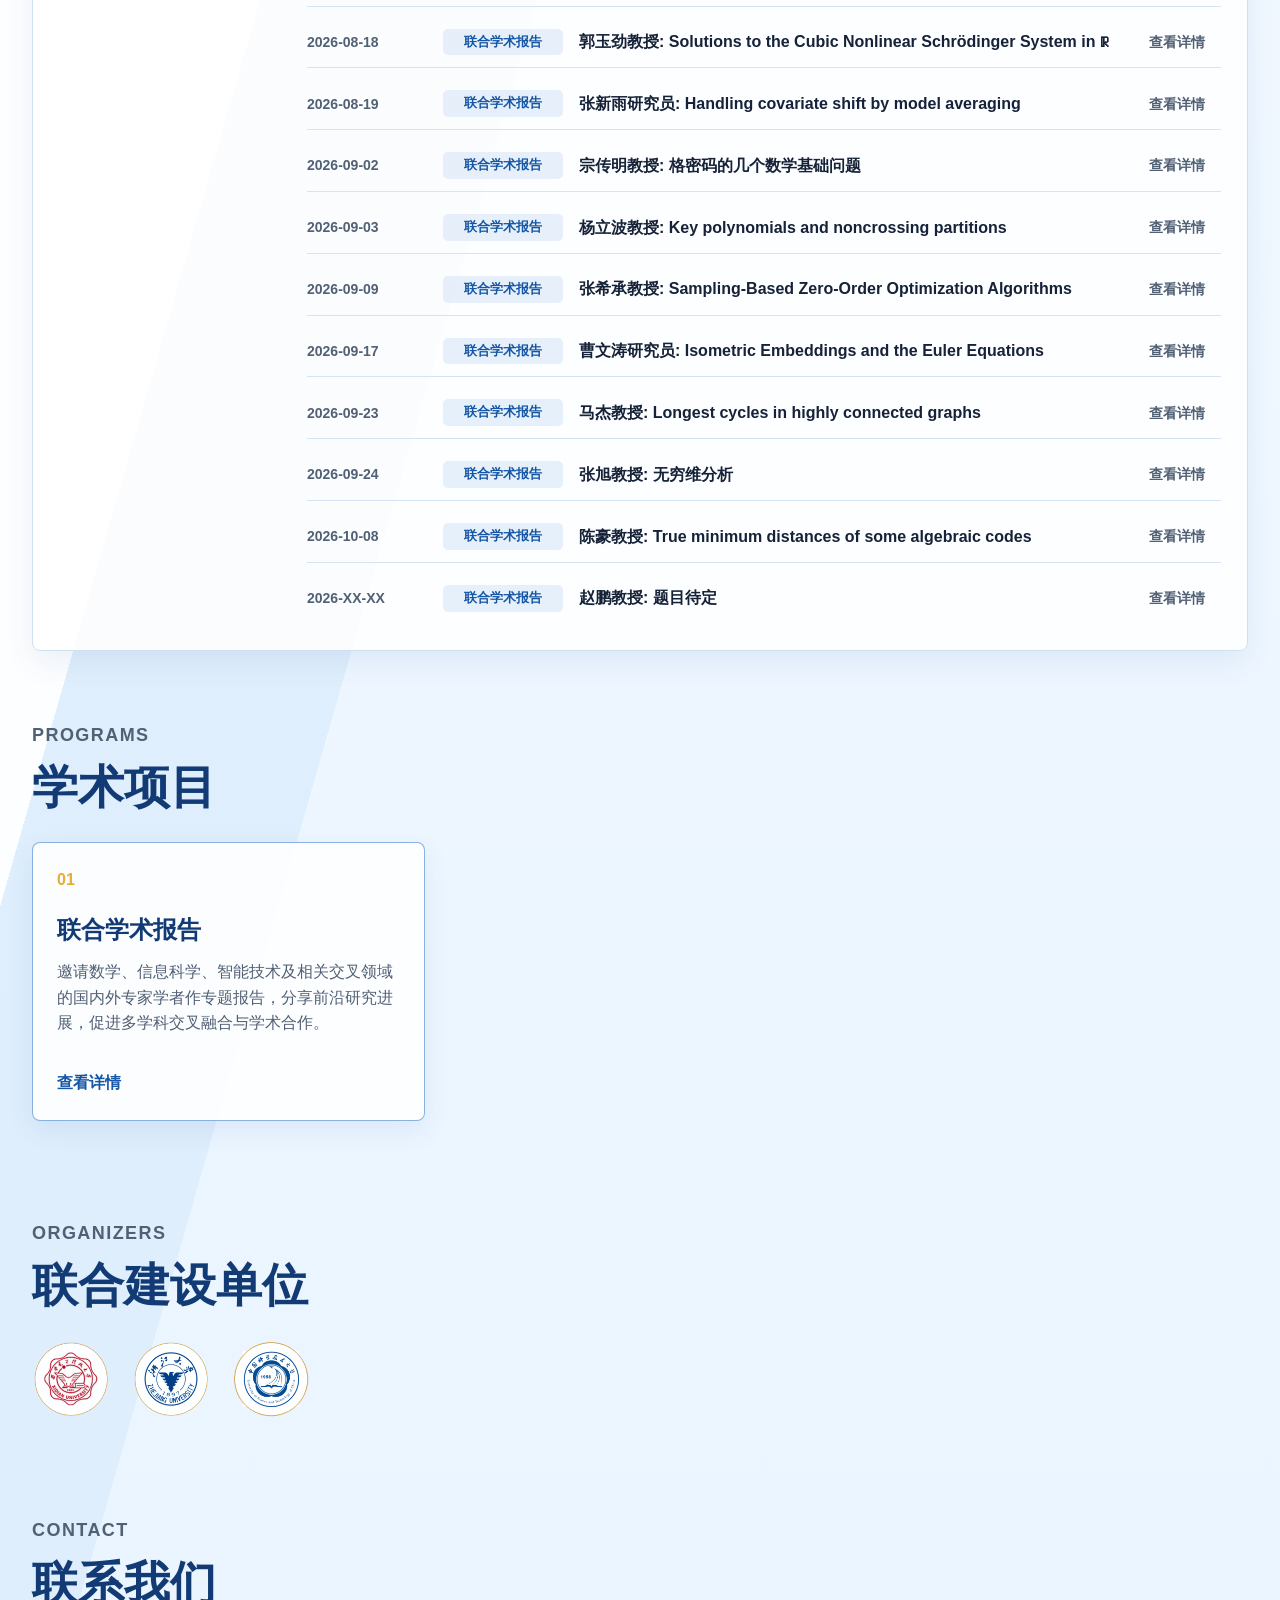
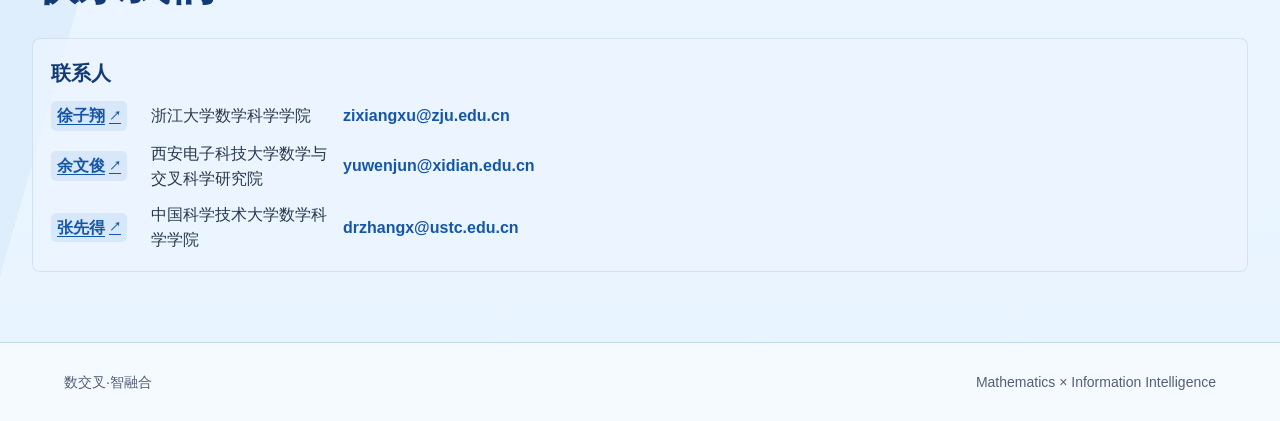
==== commit c79b0f26: "Update index.html" ====
--- a/index.html
+++ b/index.html
@@ -158,10 +158,24 @@
           <em>查看详情</em>
         </a>
 
-          <a class="activity-item" href="joint-reports.html">
+        <a class="activity-item" href="joint-reports.html">
           <time>2026-09-23</time>
           <span class="activity-type">联合学术报告</span>
           <strong>马杰教授: Longest cycles in highly connected graphs</strong>
+          <em>查看详情</em>
+        </a>
+
+         <a class="activity-item" href="joint-reports.html">
+          <time>2026-09-24</time>
+          <span class="activity-type">联合学术报告</span>
+          <strong>张旭教授: 无穷维分析</strong>
+          <em>查看详情</em>
+        </a>
+
+         <a class="activity-item" href="joint-reports.html">
+          <time>2026-10-08</time>
+          <span class="activity-type">联合学术报告</span>
+          <strong>陈豪教授: True minimum distances of some algebraic codes</strong>
           <em>查看详情</em>
         </a>
         
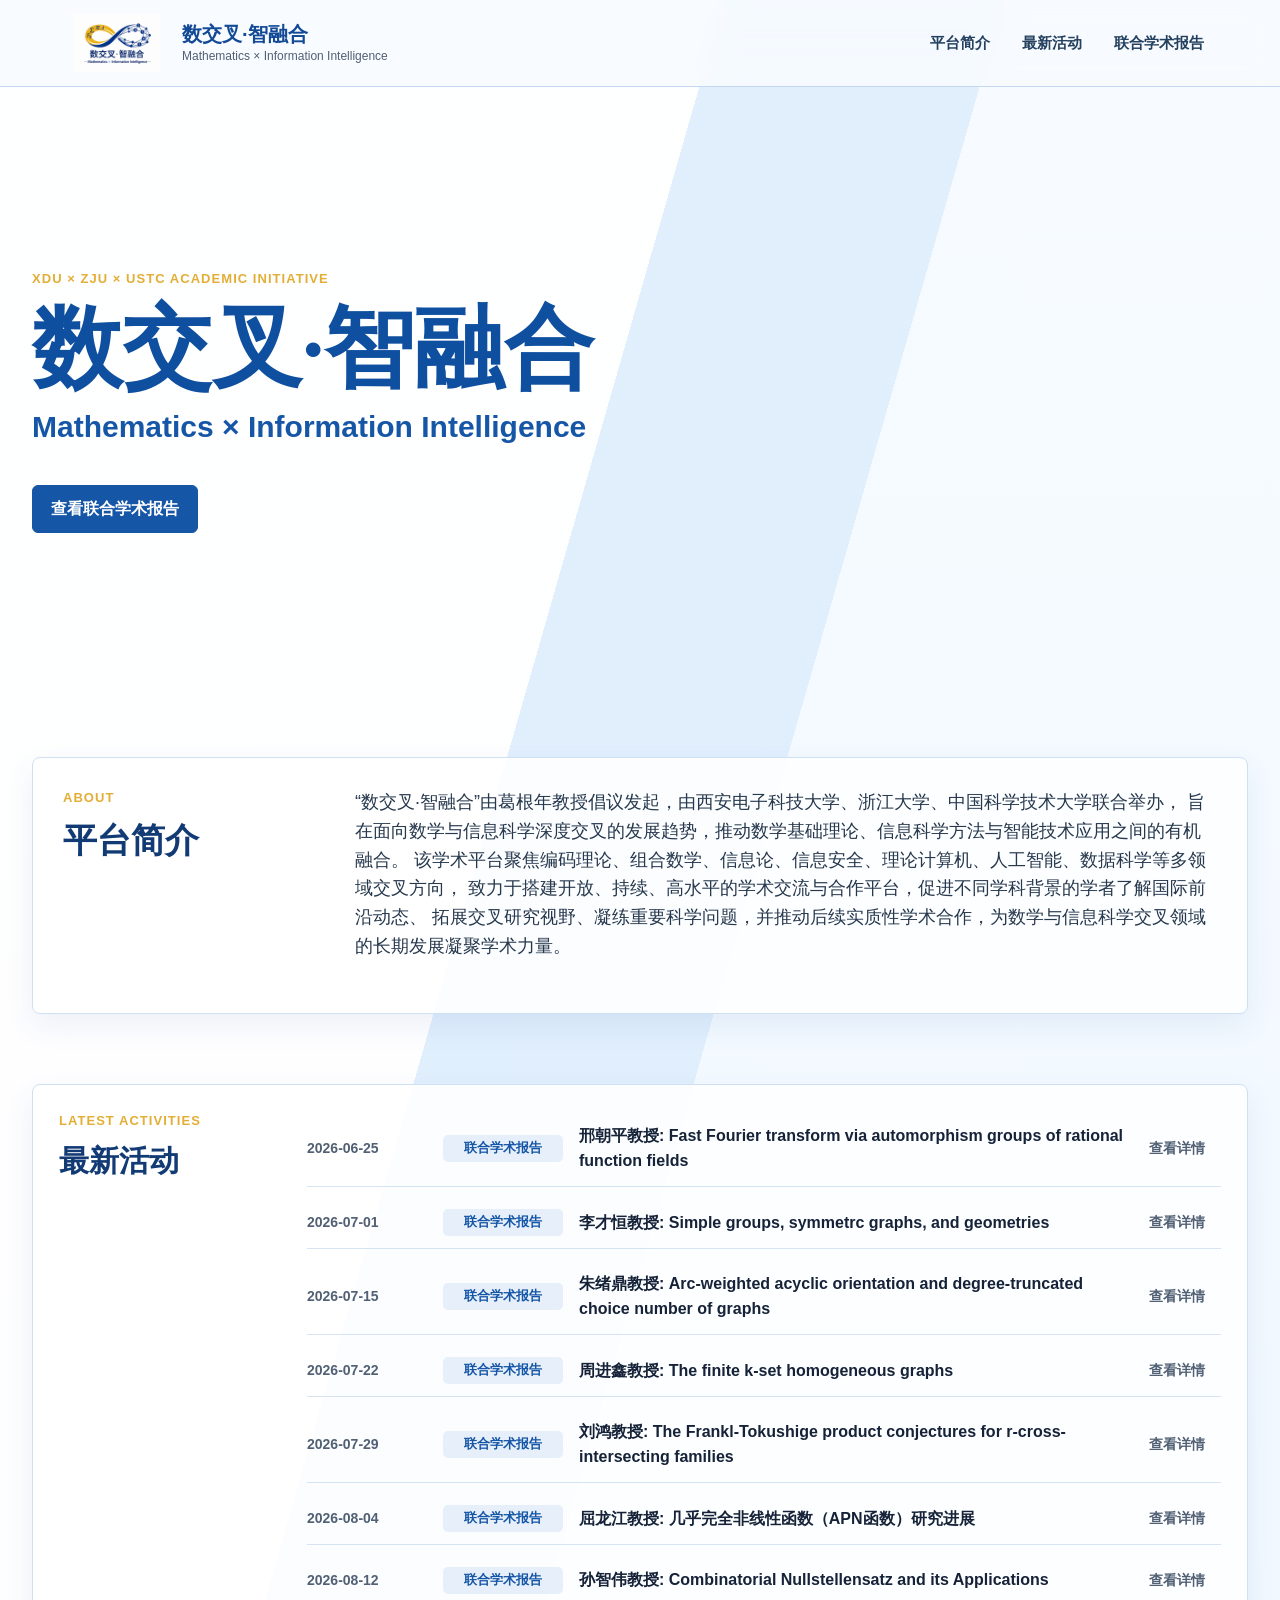
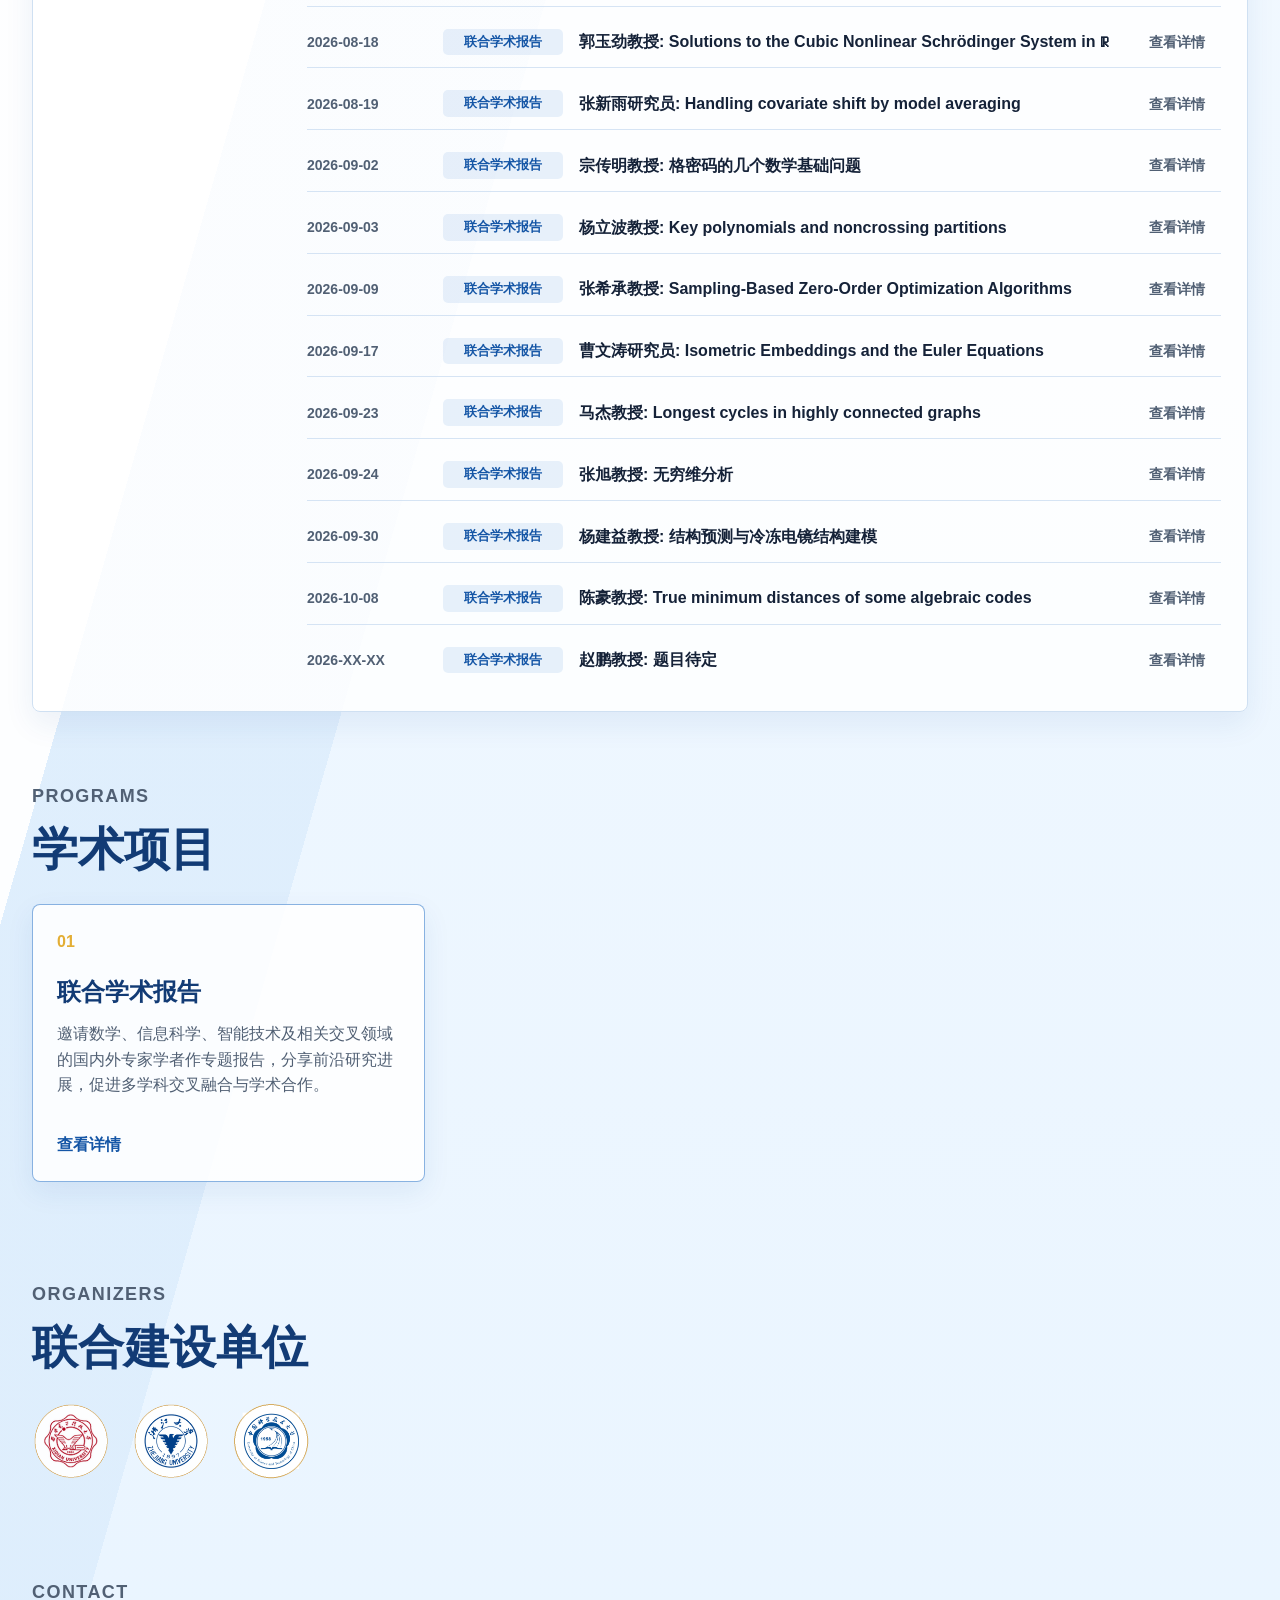
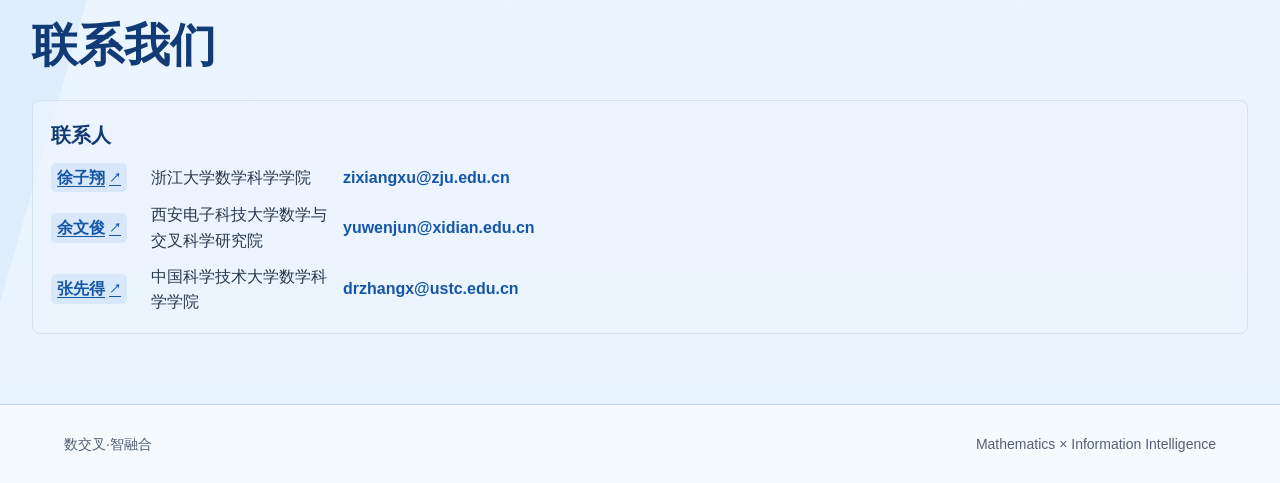
==== commit adeb0445: "Update index.html" ====
--- a/index.html
+++ b/index.html
@@ -173,6 +173,13 @@
         </a>
 
          <a class="activity-item" href="joint-reports.html">
+          <time>2026-09-30</time>
+          <span class="activity-type">联合学术报告</span>
+          <strong>杨建益教授: 结构预测与冷冻电镜结构建模</strong>
+          <em>查看详情</em>
+        </a>
+
+         <a class="activity-item" href="joint-reports.html">
           <time>2026-10-08</time>
           <span class="activity-type">联合学术报告</span>
           <strong>陈豪教授: True minimum distances of some algebraic codes</strong>
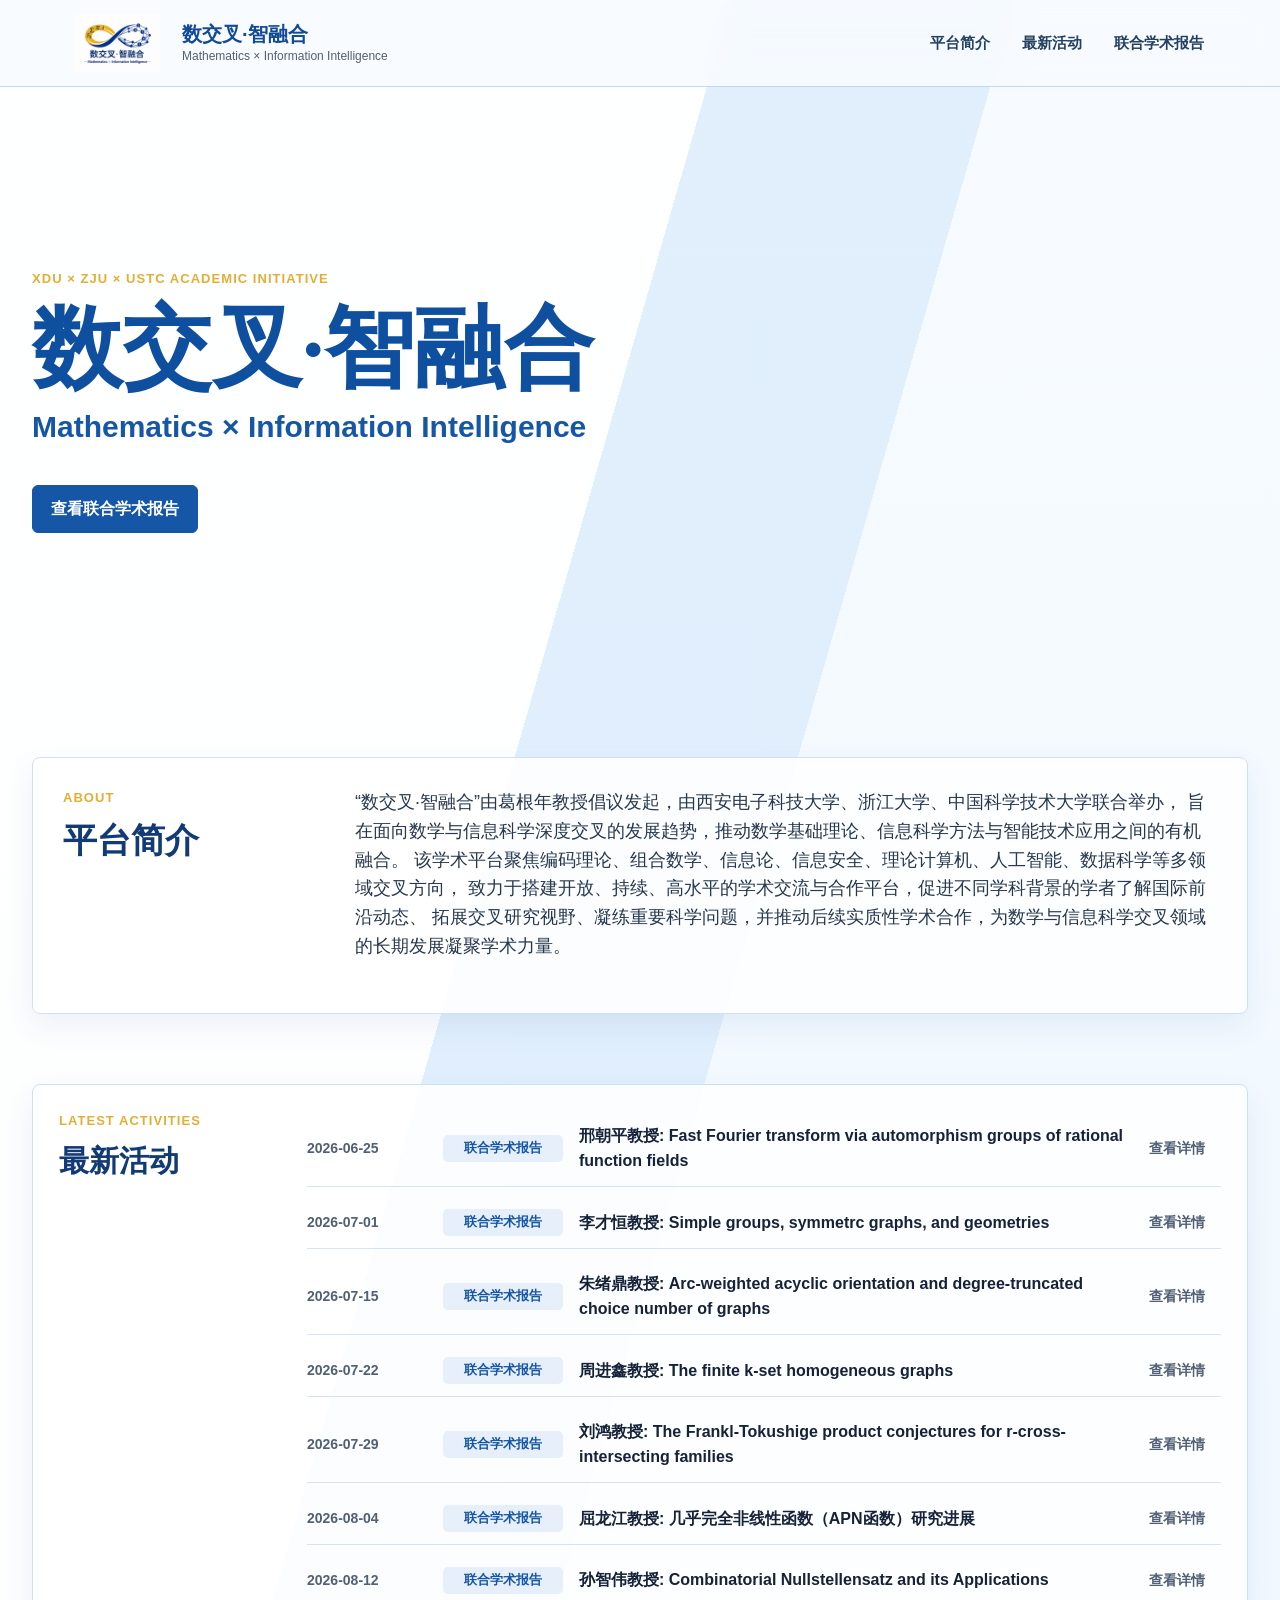
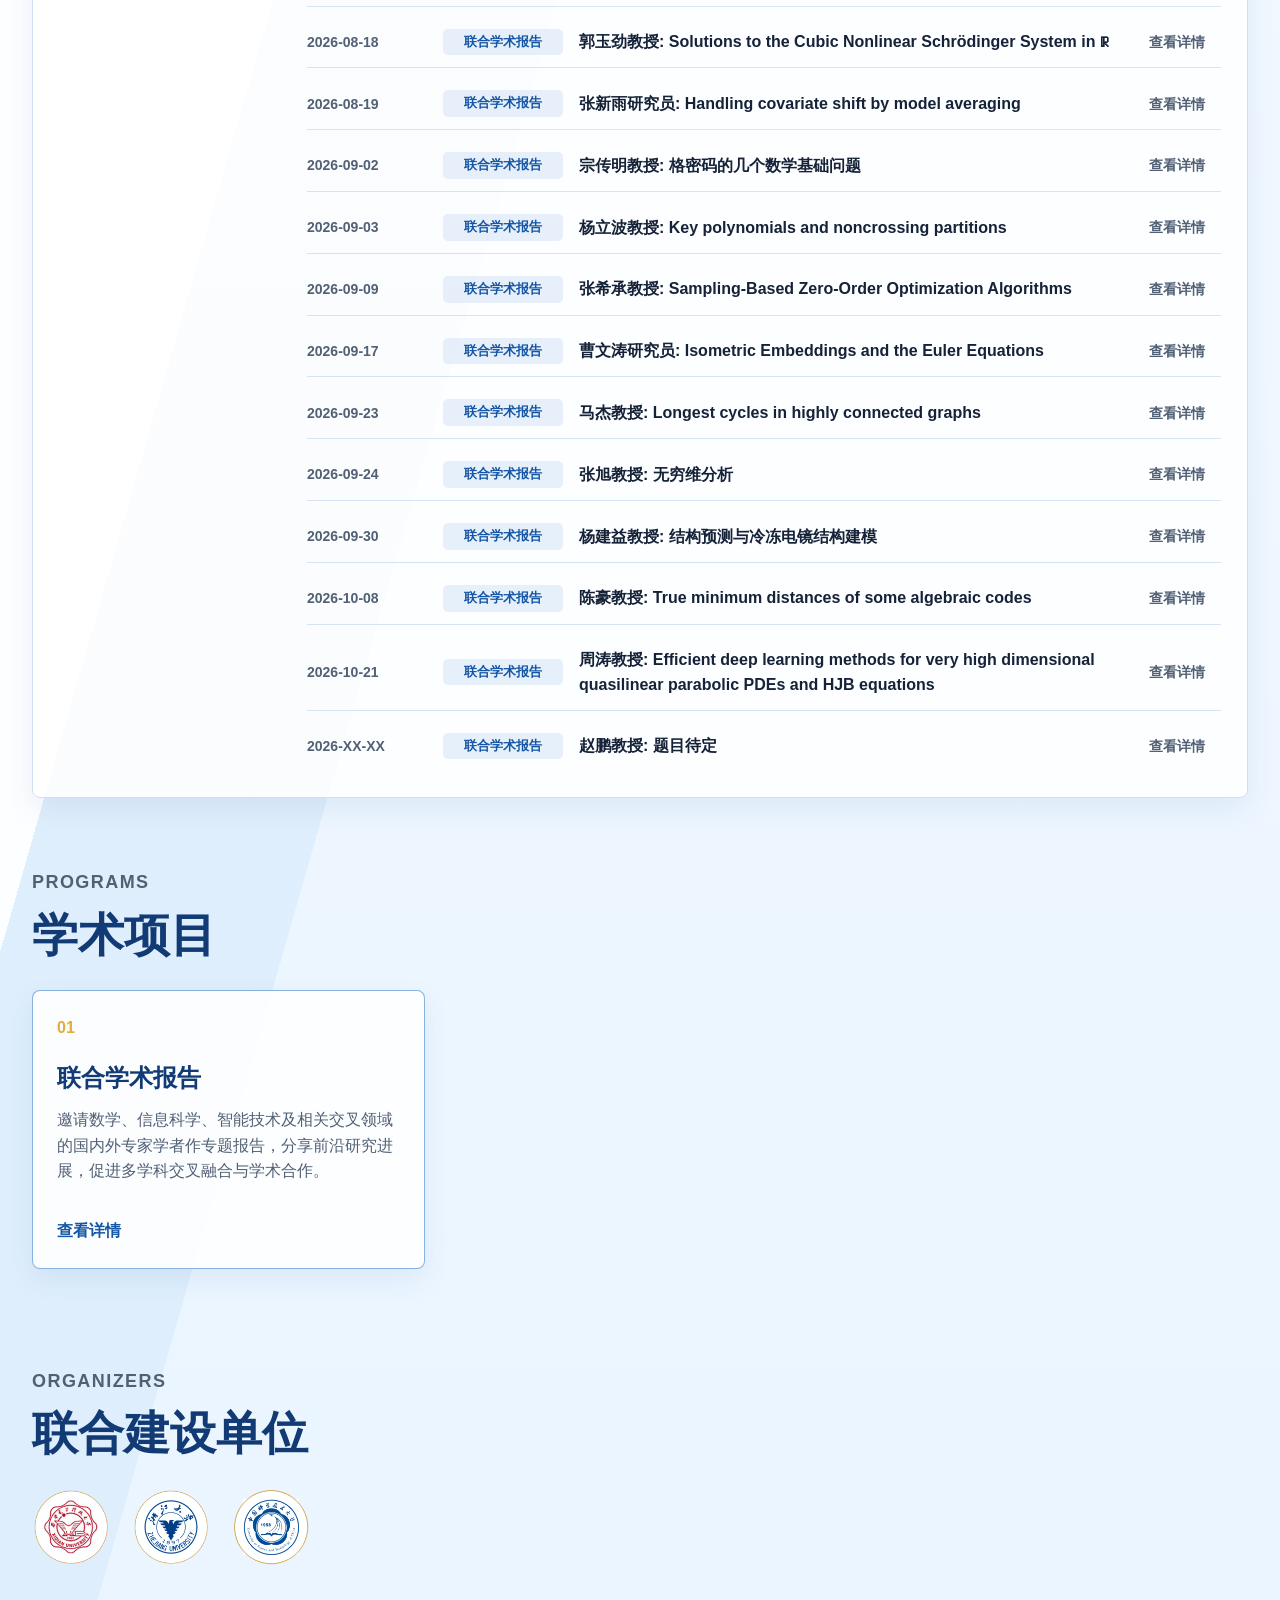
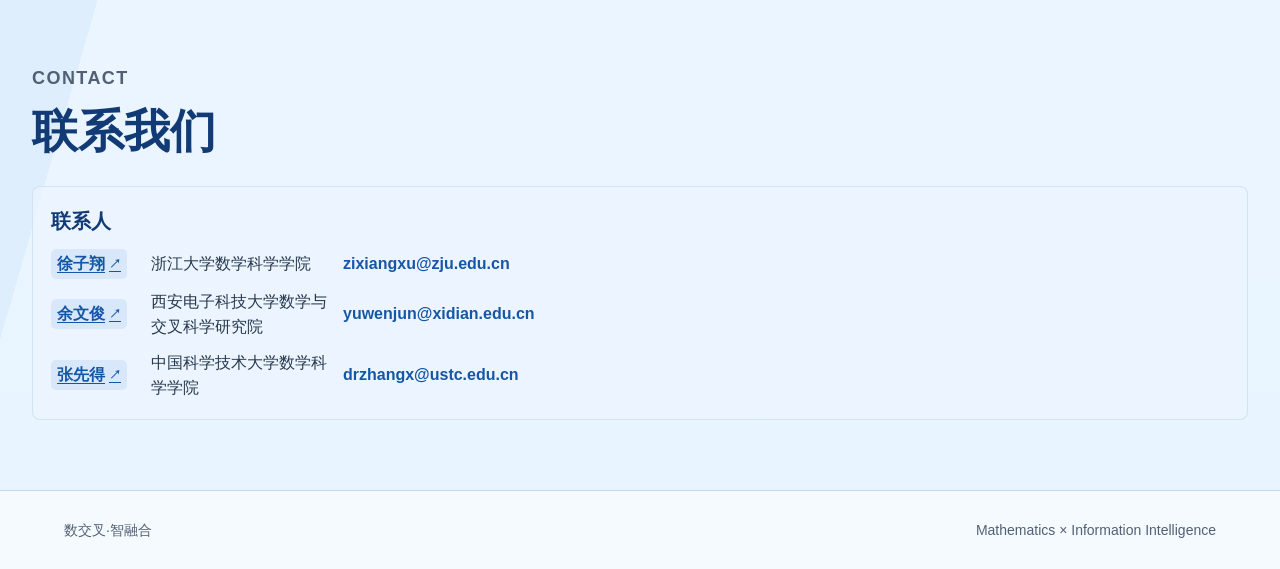
==== commit 5718cc43: "Update index.html" ====
--- a/index.html
+++ b/index.html
@@ -185,6 +185,13 @@
           <strong>陈豪教授: True minimum distances of some algebraic codes</strong>
           <em>查看详情</em>
         </a>
+
+         <a class="activity-item" href="joint-reports.html">
+          <time>2026-10-21</time>
+          <span class="activity-type">联合学术报告</span>
+          <strong>周涛教授: Efficient deep learning methods for very high dimensional quasilinear parabolic PDEs and HJB equations</strong>
+          <em>查看详情</em>
+        </a>
         
         <!--
 
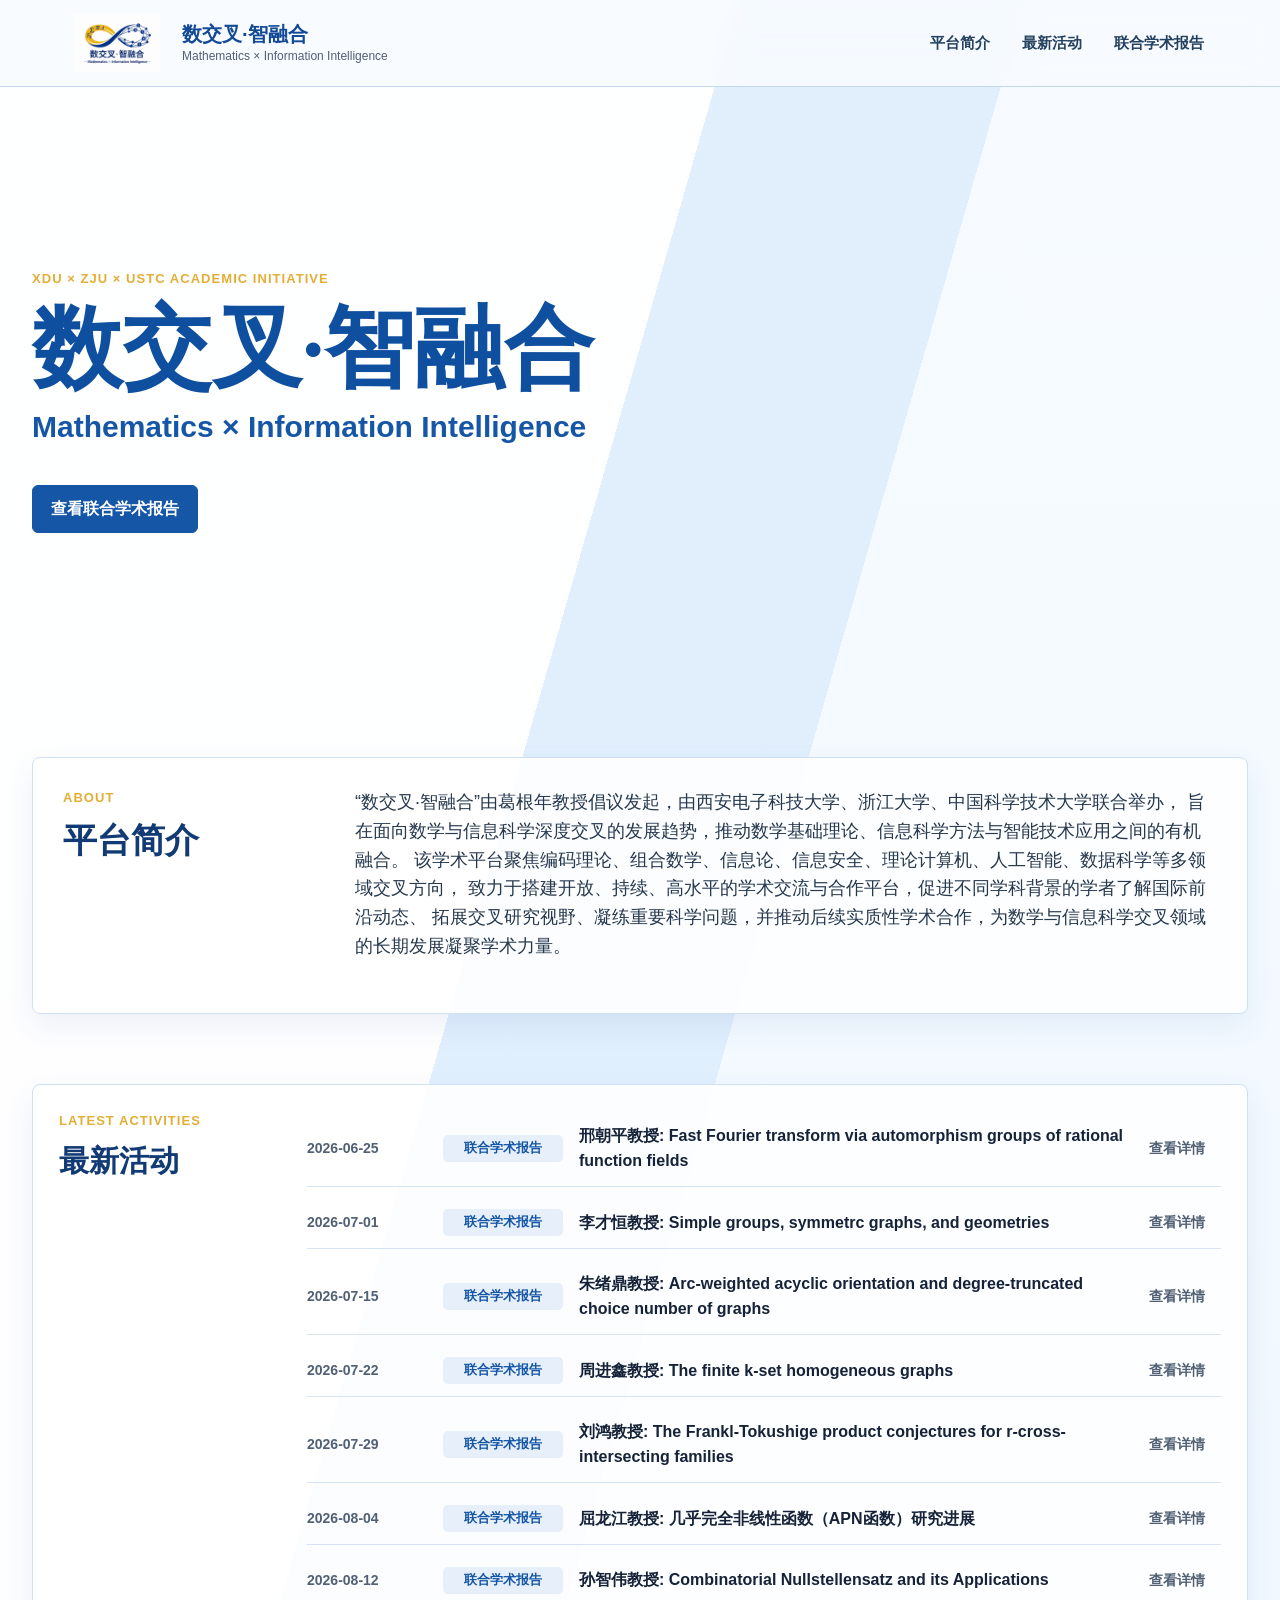
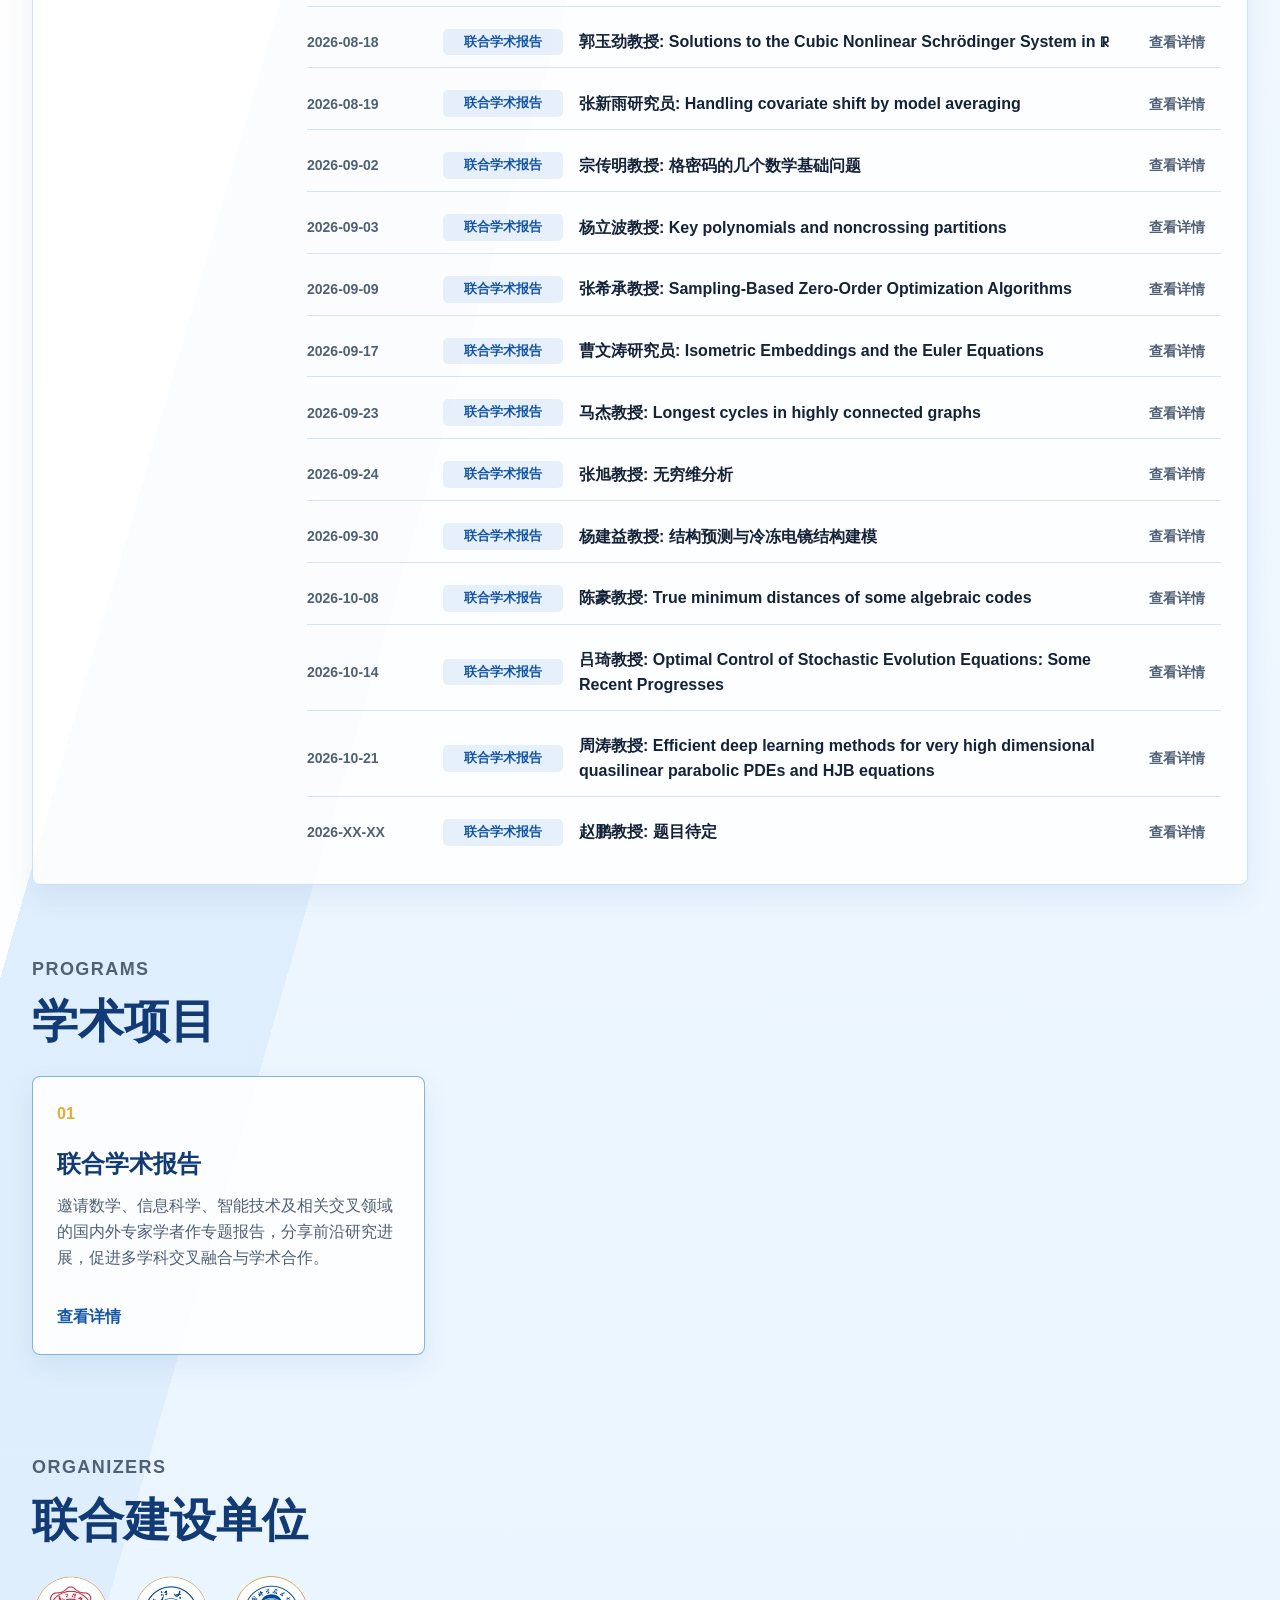
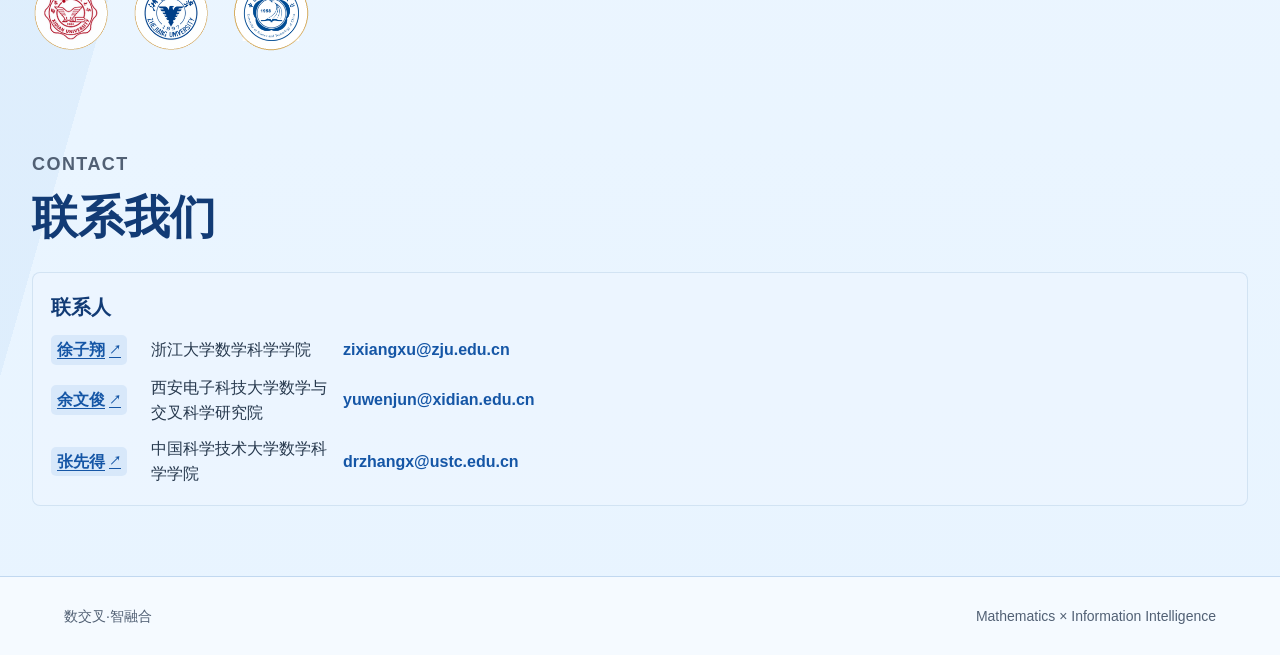
==== commit 6b8bcd72: "Update index.html" ====
--- a/index.html
+++ b/index.html
@@ -187,6 +187,13 @@
         </a>
 
          <a class="activity-item" href="joint-reports.html">
+          <time>2026-10-14</time>
+          <span class="activity-type">联合学术报告</span>
+          <strong>吕琦教授: Optimal Control of Stochastic Evolution Equations: Some Recent Progresses</strong>
+          <em>查看详情</em>
+        </a>
+
+         <a class="activity-item" href="joint-reports.html">
           <time>2026-10-21</time>
           <span class="activity-type">联合学术报告</span>
           <strong>周涛教授: Efficient deep learning methods for very high dimensional quasilinear parabolic PDEs and HJB equations</strong>
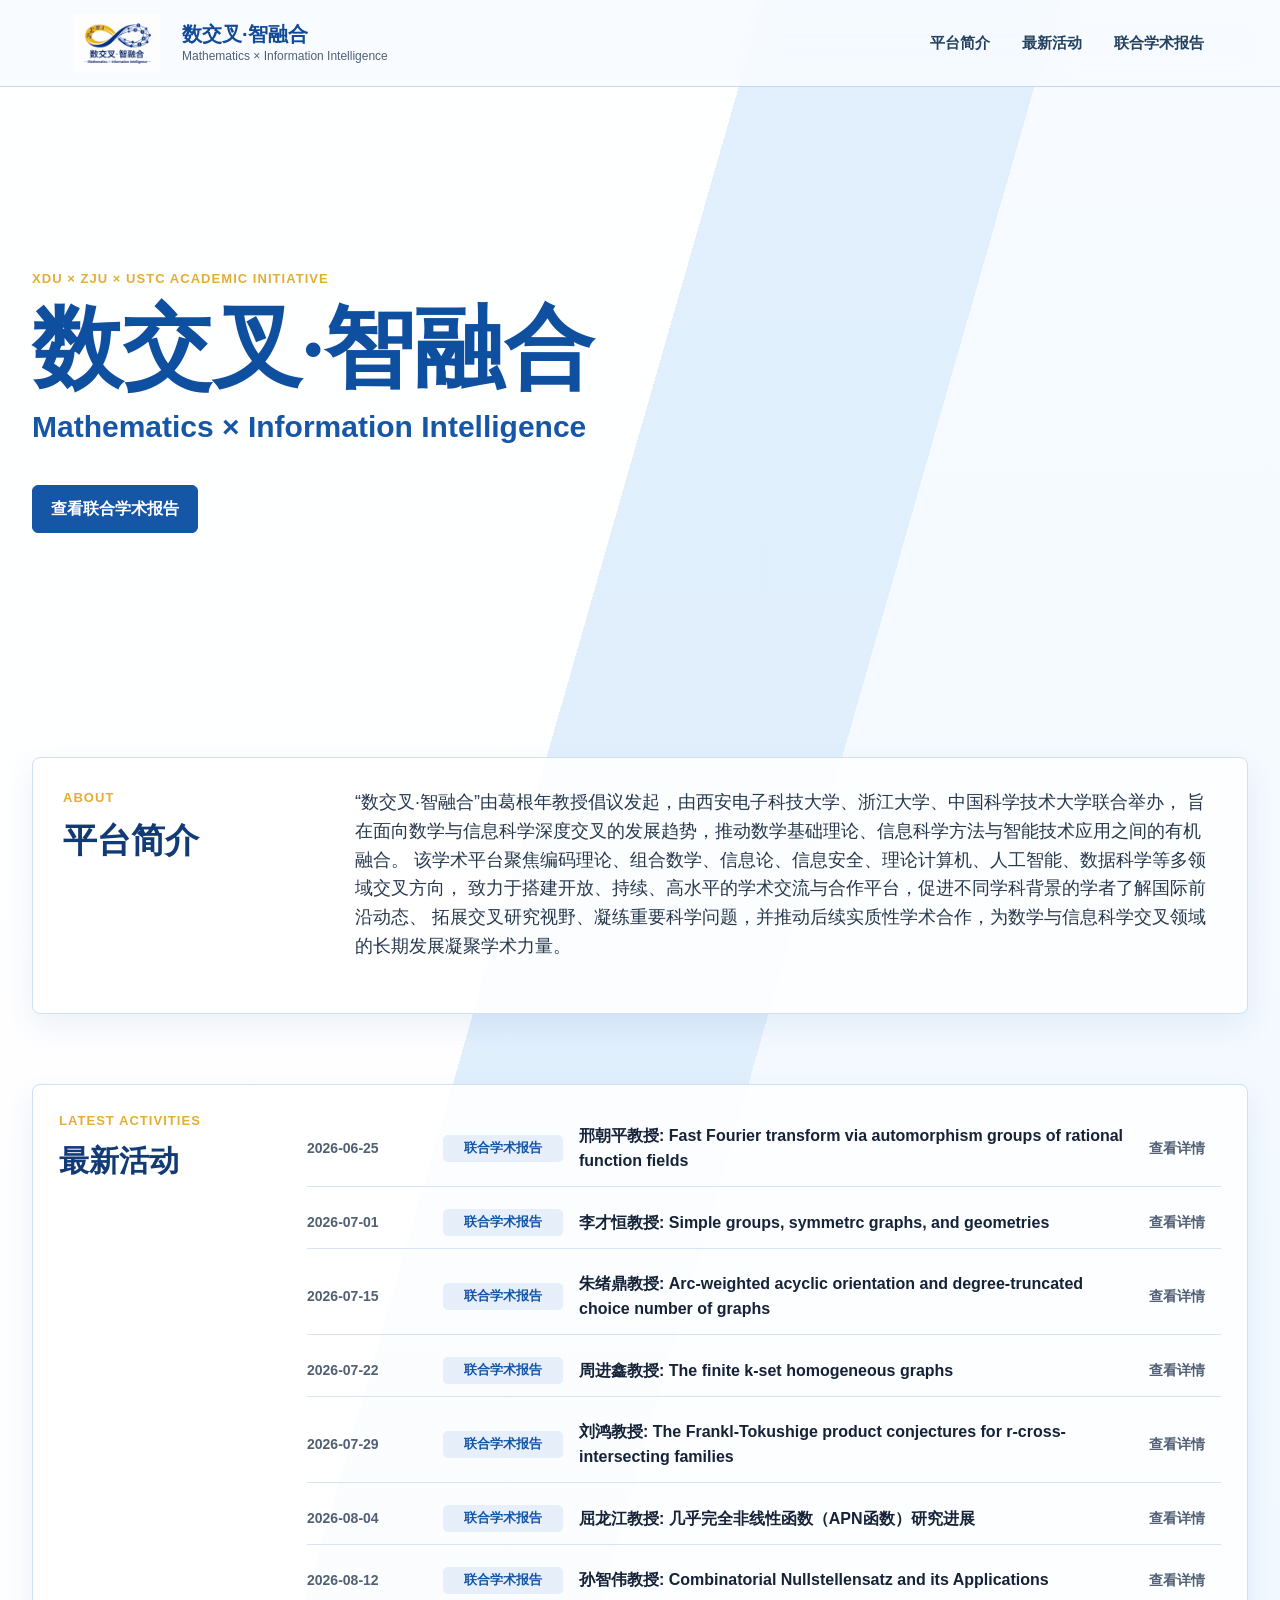
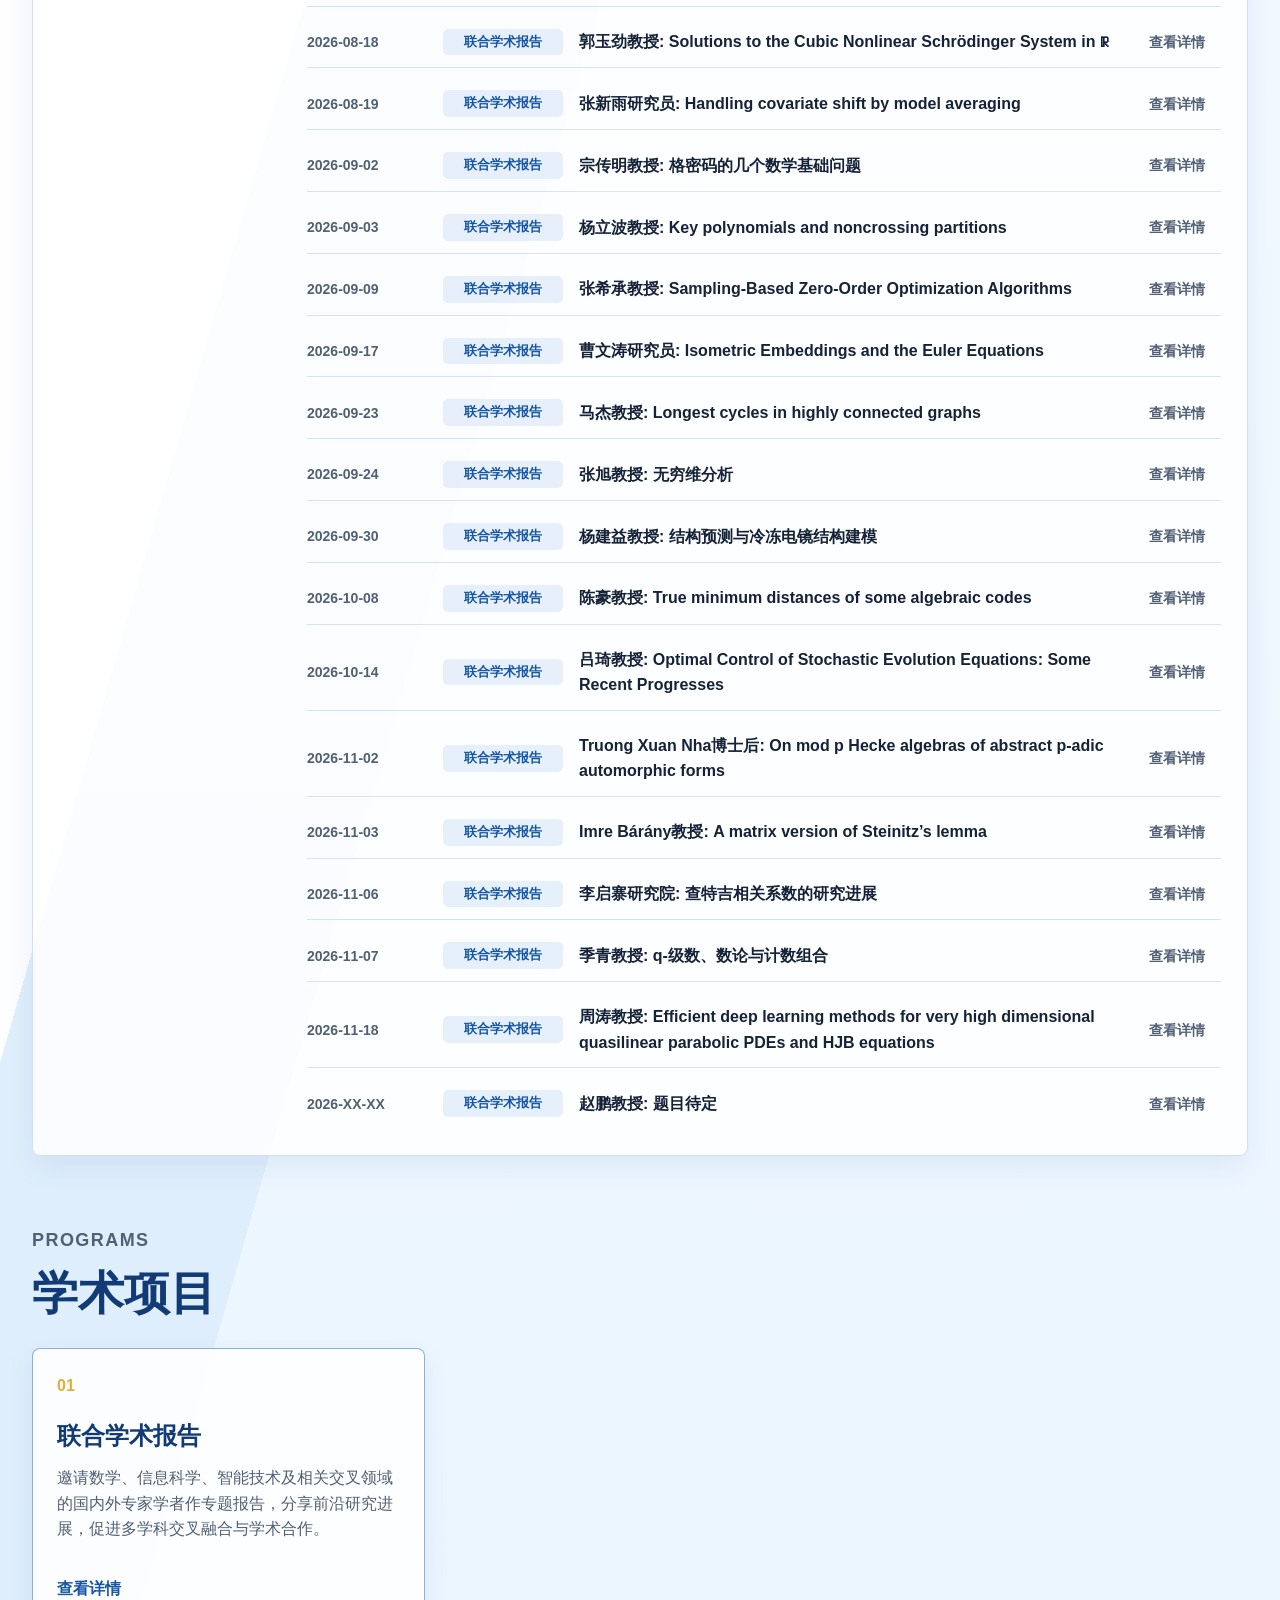
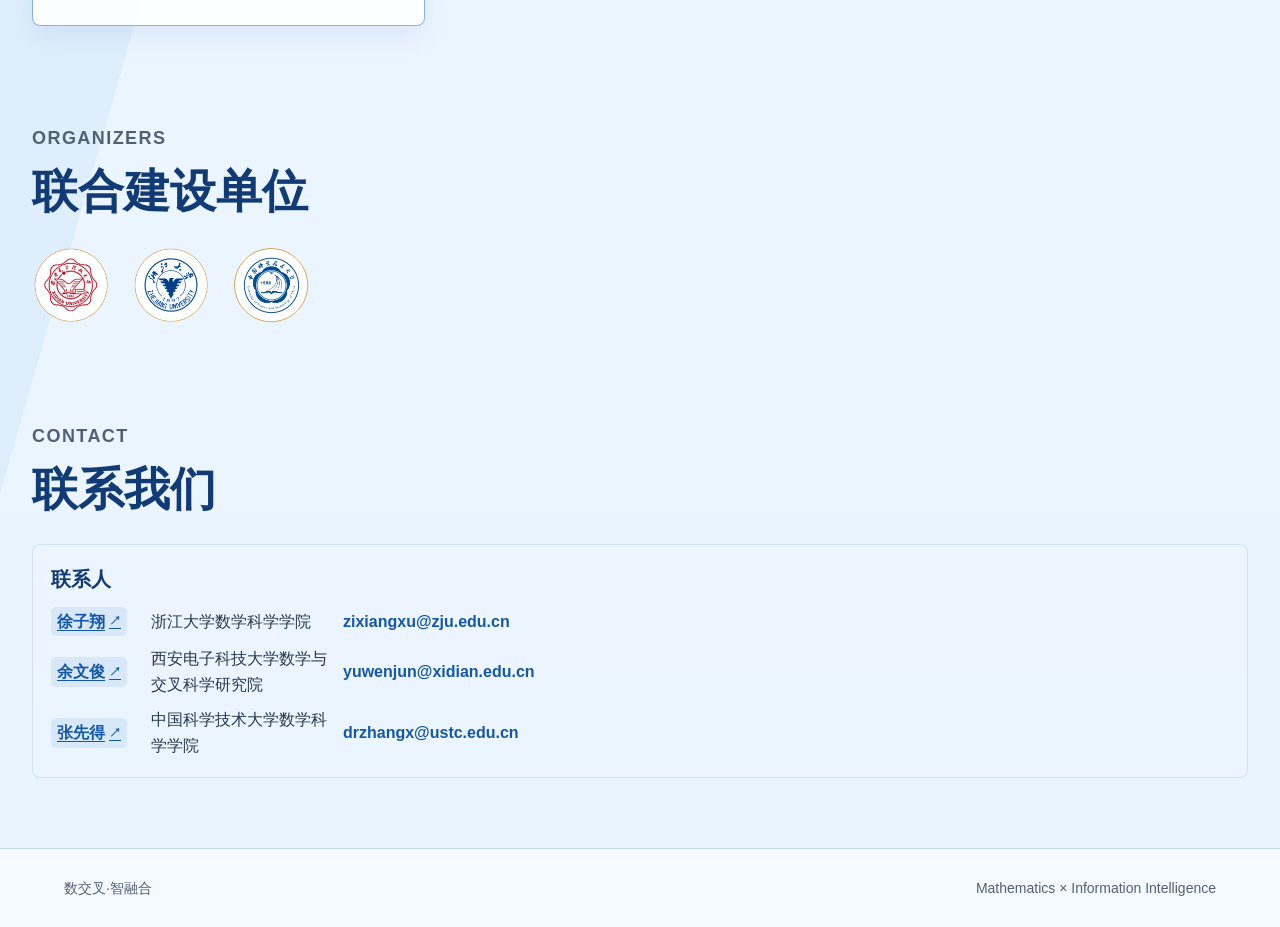
==== commit 2831391b: "Update index.html" ====
--- a/index.html
+++ b/index.html
@@ -193,8 +193,36 @@
           <em>查看详情</em>
         </a>
 
-         <a class="activity-item" href="joint-reports.html">
-          <time>2026-10-21</time>
+        <a class="activity-item" href="joint-reports.html">
+          <time>2026-11-02</time>
+          <span class="activity-type">联合学术报告</span>
+          <strong>Truong Xuan Nha博士后: On mod p Hecke algebras of abstract p-adic automorphic forms</strong>
+          <em>查看详情</em>
+        </a>
+
+        <a class="activity-item" href="joint-reports.html">
+          <time>2026-11-03</time>
+          <span class="activity-type">联合学术报告</span>
+          <strong>Imre Bárány教授: A matrix version of Steinitz’s lemma</strong>
+          <em>查看详情</em>
+        </a>
+
+        <a class="activity-item" href="joint-reports.html">
+          <time>2026-11-06</time>
+          <span class="activity-type">联合学术报告</span>
+          <strong>李启寨研究院: 查特吉相关系数的研究进展</strong>
+          <em>查看详情</em>
+        </a>
+
+        <a class="activity-item" href="joint-reports.html">
+          <time>2026-11-07</time>
+          <span class="activity-type">联合学术报告</span>
+          <strong>季青教授: q-级数、数论与计数组合</strong>
+          <em>查看详情</em>
+        </a>
+
+         <a class="activity-item" href="joint-reports.html">
+          <time>2026-11-18</time>
           <span class="activity-type">联合学术报告</span>
           <strong>周涛教授: Efficient deep learning methods for very high dimensional quasilinear parabolic PDEs and HJB equations</strong>
           <em>查看详情</em>
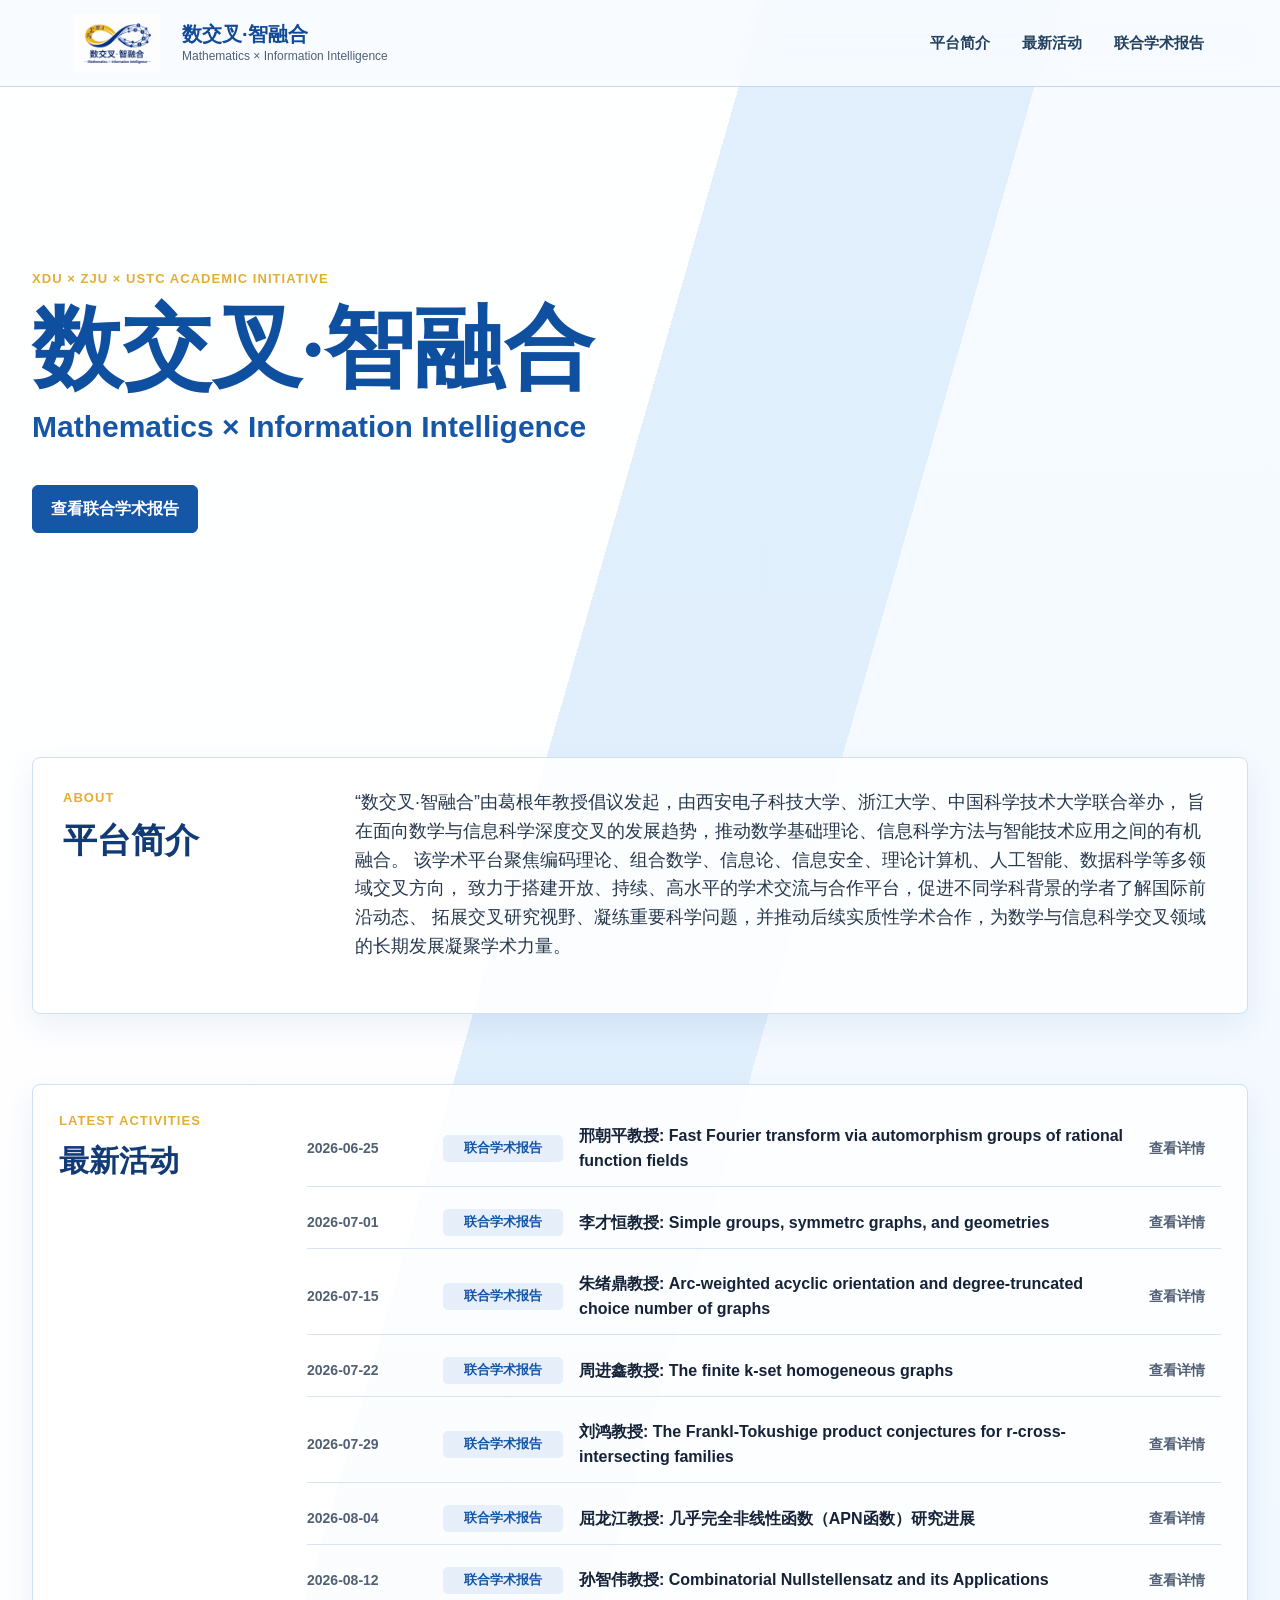
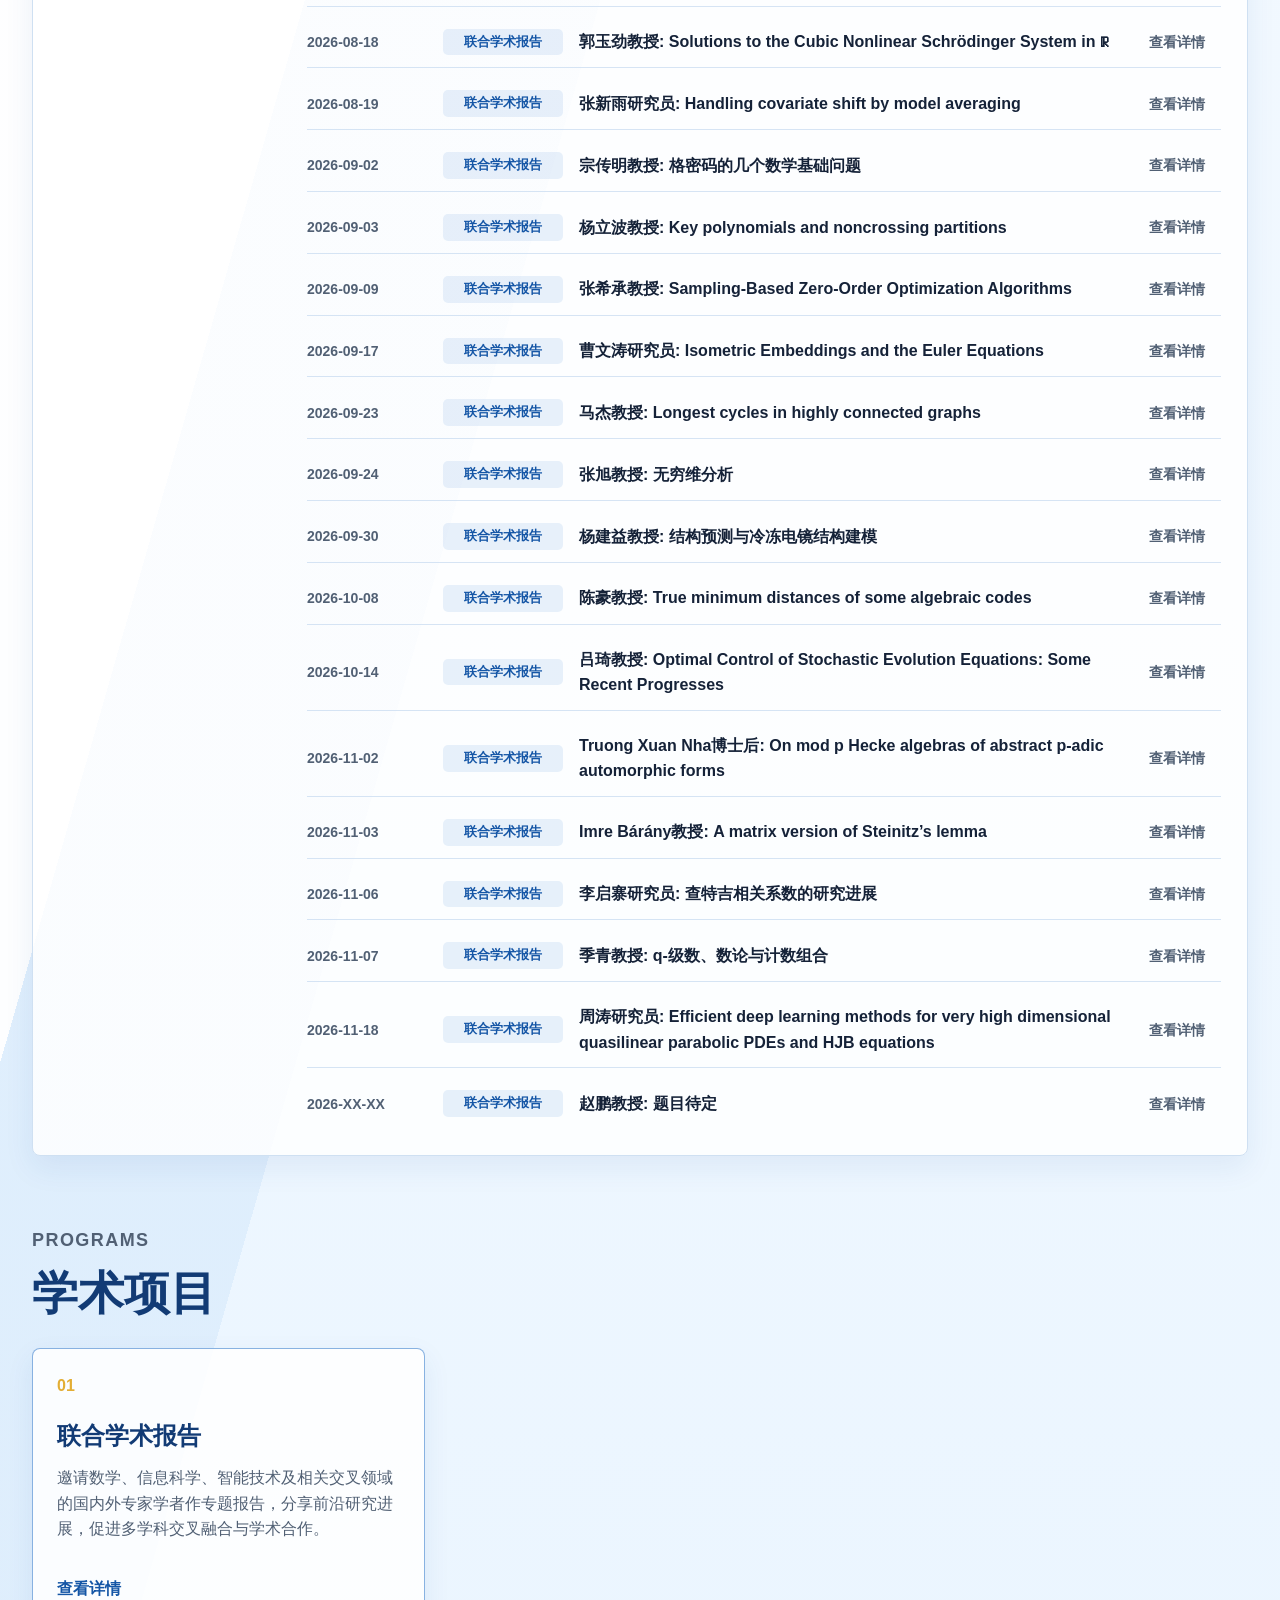
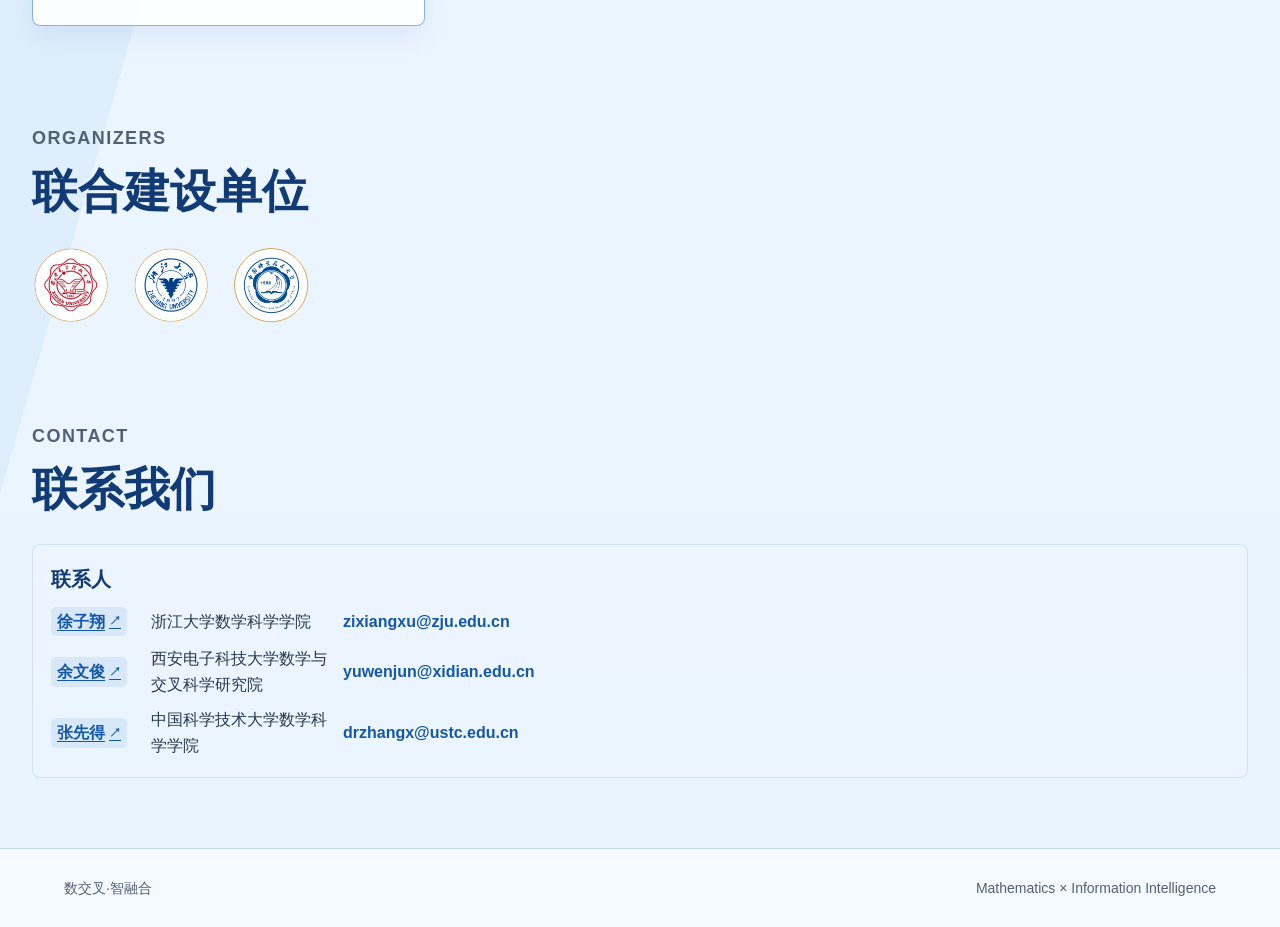
==== commit ac54991c: "Update index.html" ====
--- a/index.html
+++ b/index.html
@@ -210,7 +210,7 @@
         <a class="activity-item" href="joint-reports.html">
           <time>2026-11-06</time>
           <span class="activity-type">联合学术报告</span>
-          <strong>李启寨研究院: 查特吉相关系数的研究进展</strong>
+          <strong>李启寨研究员: 查特吉相关系数的研究进展</strong>
           <em>查看详情</em>
         </a>
 
@@ -224,7 +224,7 @@
          <a class="activity-item" href="joint-reports.html">
           <time>2026-11-18</time>
           <span class="activity-type">联合学术报告</span>
-          <strong>周涛教授: Efficient deep learning methods for very high dimensional quasilinear parabolic PDEs and HJB equations</strong>
+          <strong>周涛研究员: Efficient deep learning methods for very high dimensional quasilinear parabolic PDEs and HJB equations</strong>
           <em>查看详情</em>
         </a>
         
